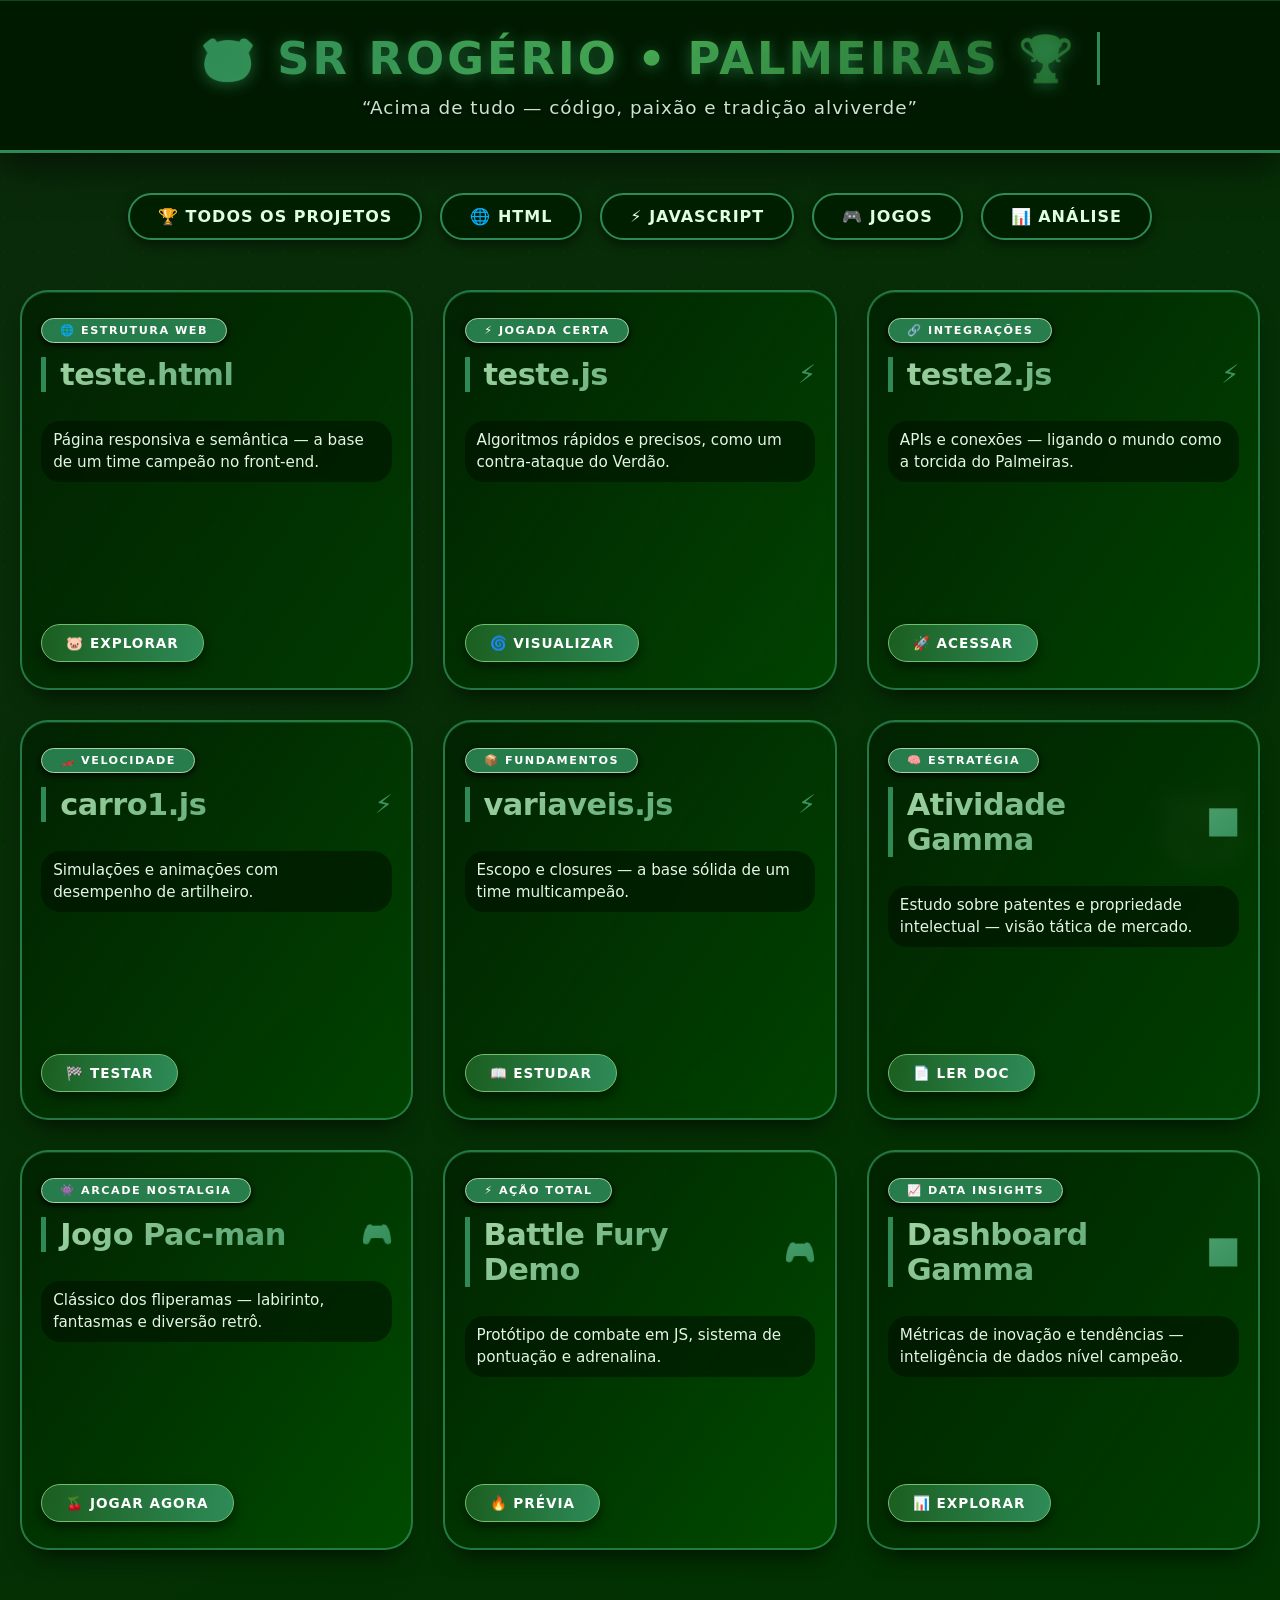
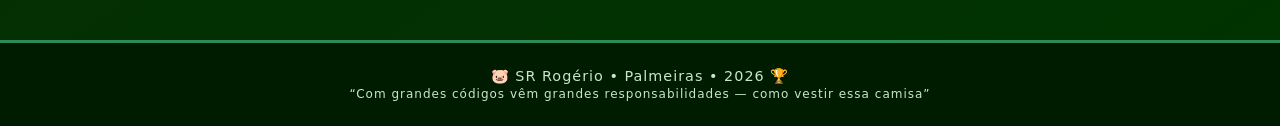
==== index.html @ ae0c47ec "Update index.html" ====
<!DOCTYPE html>
<html lang="pt-br">
<head>
  <meta charset="UTF-8">
  <meta name="viewport" content="width=device-width, initial-scale=1.0, user-scalable=yes">
  <title>🐷 Portfólio | SR Rogério • Palmeiras - Acima de Tudo</title>
  <style>
    * {
      margin: 0;
      padding: 0;
      box-sizing: border-box;
    }

    body {
      font-family: 'Poppins', 'Segoe UI', system-ui, -apple-system, 'Inter', sans-serif;
      /* FUNDO PALMEIRAS - IMAGEM ESTÁVEL DO ALLIANZ PARQUE */
      background: linear-gradient(135deg, rgba(0, 35, 0, 0.85), rgba(0, 65, 0, 0.9)), url('https://i.imgur.com/7XpG3cD.jpeg');
      background-size: cover;
      background-position: center 25%;
      background-attachment: fixed;
      background-repeat: no-repeat;
      min-height: 100vh;
      color: #f5f5f5;
      position: relative;
      overflow-x: hidden;
    }

    /* Fallback gradiente caso imagem não carregue */
    @supports (background: url('')) {
      body {
        background: linear-gradient(145deg, #0a2a0a, #003300);
      }
    }

    /* efeito de gramado sutil */
    body::before {
      content: "";
      position: fixed;
      top: 0;
      left: 0;
      width: 100%;
      height: 100%;
      background-image: radial-gradient(circle at 10% 20%, rgba(0, 255, 0, 0.06) 1px, transparent 1px);
      background-size: 35px 35px;
      pointer-events: none;
      z-index: 0;
    }

    /* overlay do porco */
    body::after {
      content: "🐷";
      position: fixed;
      bottom: 25px;
      right: 25px;
      font-size: 80px;
      opacity: 0.12;
      pointer-events: none;
      z-index: 0;
      transform: rotate(-5deg);
    }

    /* header palmeiras */
    header {
      background: rgba(0, 25, 0, 0.92);
      backdrop-filter: blur(12px);
      border-bottom: 3px solid #2e8b57;
      box-shadow: 0 15px 35px rgba(0, 0, 0, 0.5), inset 0 1px 0 rgba(46, 139, 86, 0.4);
      padding: 2rem 1rem;
      text-align: center;
      width: 100%;
      position: relative;
      z-index: 10;
    }

    header h1 {
      font-size: 2.8rem;
      letter-spacing: 3px;
      font-weight: 800;
      background: linear-gradient(135deg, #2e8b57, #4caf50, #1b5e20);
      background-clip: text;
      -webkit-background-clip: text;
      color: transparent;
      text-shadow: 0 2px 15px rgba(46, 139, 86, 0.6);
      display: inline-block;
      border-right: 3px solid #2e8b57;
      padding-right: 20px;
      padding-left: 20px;
    }

    header p {
      font-size: 1.15rem;
      margin-top: 12px;
      font-weight: 400;
      color: #c8e6c8;
      text-shadow: 0 1px 4px black;
      letter-spacing: 1px;
    }

    /* botões */
    .filtros {
      display: flex;
      justify-content: center;
      gap: 18px;
      margin: 40px 20px 30px;
      flex-wrap: wrap;
      z-index: 15;
      position: relative;
    }

    .filtros button {
      background: rgba(0, 30, 0, 0.88);
      backdrop-filter: blur(8px);
      border: 2px solid #2e8b57;
      padding: 12px 28px;
      font-weight: 800;
      font-size: 1rem;
      border-radius: 60px;
      color: #e0ffe0;
      cursor: pointer;
      transition: all 0.25s ease;
      font-family: inherit;
      letter-spacing: 1px;
      box-shadow: 0 4px 12px rgba(0,0,0,0.5);
    }

    .filtros button:hover {
      background: #2e8b57;
      color: #ffffff;
      border-color: #a5d6a5;
      transform: translateY(-4px);
      box-shadow: 0 10px 22px rgba(46, 139, 86, 0.7);
    }

    /* container grid */
    .container {
      max-width: 1280px;
      margin: 20px auto;
      padding: 20px;
      display: grid;
      grid-template-columns: repeat(auto-fill, minmax(290px, 1fr));
      gap: 30px;
      position: relative;
      z-index: 5;
    }

    /* CARD PALMEIRAS */
    .card {
      background: radial-gradient(ellipse at 30% 20%, rgba(10, 50, 10, 0.94), rgba(0, 25, 0, 0.98));
      backdrop-filter: blur(8px);
      border-radius: 28px;
      border: 2px solid rgba(46, 139, 86, 0.8);
      padding: 1.6rem 1.2rem;
      transition: all 0.4s cubic-bezier(0.2, 0.9, 0.4, 1.1);
      color: #f0fff0;
      box-shadow: 0 15px 25px -12px rgba(0,0,0,0.7), inset 0 1px 0 rgba(46,139,86,0.3);
      position: relative;
      overflow: hidden;
      display: flex;
      flex-direction: column;
      min-height: 400px;
    }

    /* imagens temáticas */
    .card.html {
      background-image: linear-gradient(125deg, rgba(0,30,0,0.7), rgba(0,60,0,0.85)), url('https://images.pexels.com/photos/270360/pexels-photo-270360.jpeg?auto=compress&cs=tinysrgb&w=600');
      background-size: cover;
      background-position: center;
    }
    .card.js {
      background-image: linear-gradient(125deg, rgba(0,30,0,0.7), rgba(0,70,0,0.85)), url('https://images.pexels.com/photos/1181263/pexels-photo-1181263.jpeg?auto=compress&cs=tinysrgb&w=600');
      background-size: cover;
      background-position: center;
    }
    .card.jogo {
      background-image: linear-gradient(125deg, rgba(0,30,0,0.7), rgba(0,80,0,0.85)), url('https://images.pexels.com/photos/442576/pexels-photo-442576.jpeg?auto=compress&cs=tinysrgb&w=600');
      background-size: cover;
      background-position: center;
    }
    .card.analise {
      background-image: linear-gradient(125deg, rgba(0,30,0,0.7), rgba(0,65,0,0.85)), url('https://images.pexels.com/photos/669615/pexels-photo-669615.jpeg?auto=compress&cs=tinysrgb&w=600');
      background-size: cover;
      background-position: center;
    }

    .card::before {
      content: '';
      position: absolute;
      top: -2px;
      left: -2px;
      right: -2px;
      bottom: -2px;
      background: linear-gradient(125deg, #2e8b57, #1b5e20, #4caf50, #2e8b57);
      border-radius: 30px;
      z-index: -2;
      opacity: 0;
      transition: opacity 0.4s ease;
    }

    .card:hover::before {
      opacity: 0.7;
    }

    .card:hover {
      transform: translateY(-12px) scale(1.02);
      box-shadow: 0 25px 35px -10px #2e8b57dd;
      border-color: #6fbf6f;
    }

    .card h3 {
      font-size: 1.9rem;
      font-weight: 800;
      background: linear-gradient(145deg, #a5d6a5, #2e8b57);
      background-clip: text;
      -webkit-background-clip: text;
      color: transparent;
      margin-bottom: 14px;
      letter-spacing: -0.5px;
      display: flex;
      align-items: center;
      gap: 10px;
      border-left: 5px solid #2e8b57;
      padding-left: 14px;
    }

    .card p {
      font-size: 0.95rem;
      line-height: 1.5;
      margin: 15px 0;
      opacity: 0.96;
      font-weight: 400;
      background: rgba(0,20,0,0.65);
      padding: 8px 12px;
      border-radius: 20px;
      backdrop-filter: blur(3px);
    }

    .botao {
      display: inline-flex;
      align-items: center;
      justify-content: center;
      gap: 8px;
      margin-top: auto;
      align-self: flex-start;
      padding: 10px 24px;
      background: linear-gradient(95deg, #1b5e20, #2e8b57);
      border: 1px solid #6fbf6f;
      border-radius: 50px;
      font-weight: 800;
      color: #ffffff;
      text-decoration: none;
      transition: 0.25s;
      font-size: 0.85rem;
      letter-spacing: 1px;
      box-shadow: 0 5px 12px rgba(0,0,0,0.5);
    }

    .botao:hover {
      background: linear-gradient(95deg, #2e7d32, #4caf50);
      transform: scale(1.05);
      box-shadow: 0 0 16px #2e8b57;
      color: #fff;
    }

    .card.html h3::after { content: "🌐"; font-size: 1.6rem; margin-left: auto; opacity: 0.9; }
    .card.js h3::after { content: "⚡"; font-size: 1.6rem; margin-left: auto; }
    .card.jogo h3::after { content: "🎮"; font-size: 1.6rem; margin-left: auto; }
    .card.analise h3::after { content: "📊"; font-size: 1.6rem; margin-left: auto; }

    .card .badge-cat {
      display: inline-block;
      background: #2e8b57dd;
      backdrop-filter: blur(4px);
      border-radius: 50px;
      padding: 5px 18px;
      font-size: 0.7rem;
      text-transform: uppercase;
      font-weight: 800;
      margin-bottom: 14px;
      letter-spacing: 1.5px;
      width: fit-content;
      color: #ffffff;
      border: 0.5px solid #a5d6a5;
      box-shadow: 0 2px 6px black;
    }

    footer {
      margin-top: 70px;
      background: #001a00dd;
      backdrop-filter: blur(16px);
      padding: 25px 20px;
      text-align: center;
      border-top: 3px solid #2e8b57;
      font-weight: 300;
      font-size: 0.9rem;
      color: #c8e6c8;
      z-index: 10;
      position: relative;
      letter-spacing: 1px;
    }

    @media (max-width: 680px) {
      header h1 { font-size: 2rem; }
      .filtros button { padding: 8px 18px; font-size: 0.8rem; }
      .card h3 { font-size: 1.5rem; }
      .container { gap: 20px; padding: 12px; }
      .card { min-height: 370px; }
    }
  </style>
</head>
<body>
  <header>
    <h1>🐷 SR ROGÉRIO • PALMEIRAS 🏆</h1>
    <p>“Acima de tudo — código, paixão e tradição alviverde”</p>
  </header>

  <div class="filtros">
    <button onclick="filtrar('all')">🏆 TODOS OS PROJETOS</button>
    <button onclick="filtrar('html')">🌐 HTML</button>
    <button onclick="filtrar('js')">⚡ JAVASCRIPT</button>
    <button onclick="filtrar('jogo')">🎮 JOGOS</button>
    <button onclick="filtrar('analise')">📊 ANÁLISE</button>
  </div>

  <div class="container">
    <div class="card html">
      <div class="badge-cat">🌐 ESTRUTURA WEB</div>
      <h3>teste.html</h3>
      <p>Página responsiva e semântica — a base de um time campeão no front-end.</p>
      <a href="teste.html" class="botao">🐷 EXPLORAR</a>
    </div>

    <div class="card js">
      <div class="badge-cat">⚡ JOGADA CERTA</div>
      <h3>teste.js</h3>
      <p>Algoritmos rápidos e precisos, como um contra-ataque do Verdão.</p>
      <a href="teste.js" class="botao">🌀 VISUALIZAR</a>
    </div>

    <div class="card js">
      <div class="badge-cat">🔗 INTEGRAÇÕES</div>
      <h3>teste2.js</h3>
      <p>APIs e conexões — ligando o mundo como a torcida do Palmeiras.</p>
      <a href="teste2.js" class="botao">🚀 ACESSAR</a>
    </div>

    <div class="card js">
      <div class="badge-cat">🏎️ VELOCIDADE</div>
      <h3>carro1.js</h3>
      <p>Simulações e animações com desempenho de artilheiro.</p>
      <a href="carro1.js" class="botao">🏁 TESTAR</a>
    </div>

    <div class="card js">
      <div class="badge-cat">📦 FUNDAMENTOS</div>
      <h3>variaveis.js</h3>
      <p>Escopo e closures — a base sólida de um time multicampeão.</p>
      <a href="variaveis.js" class="botao">📖 ESTUDAR</a>
    </div>

    <div class="card analise">
      <div class="badge-cat">🧠 ESTRATÉGIA</div>
      <h3>Atividade Gamma</h3>
      <p>Estudo sobre patentes e propriedade intelectual — visão tática de mercado.</p>
      <a href="https://gamma.app/docs/Propriedade-Industrial-Patentes-Marcas-e-Desenhos-Industriais-g6n4s4r31ysqz4i" class="botao" target="_blank">📄 LER DOC</a>
    </div>

    <div class="card jogo">
      <div class="badge-cat">👾 ARCADE NOSTALGIA</div>
      <h3>Jogo Pac-man</h3>
      <p>Clássico dos fliperamas — labirinto, fantasmas e diversão retrô.</p>
      <a href="file:///C:/pacman/.html" class="botao">🍒 JOGAR AGORA</a>
    </div>

    <div class="card jogo">
      <div class="badge-cat">⚡ AÇÃO TOTAL</div>
      <h3>Battle Fury Demo</h3>
      <p>Protótipo de combate em JS, sistema de pontuação e adrenalina.</p>
      <a href="#" class="botao" onclick="alert('🎮 Demo em desenvolvimento — Em breve mais ação!'); return false;">🔥 PRÉVIA</a>
    </div>

    <div class="card analise">
      <div class="badge-cat">📈 DATA INSIGHTS</div>
      <h3>Dashboard Gamma</h3>
      <p>Métricas de inovação e tendências — inteligência de dados nível campeão.</p>
      <a href="https://gamma.app/docs/Propriedade-Industrial-Patentes-Marcas-e-Desenhos-Industriais-g6n4s4r31ysqz4i" class="botao" target="_blank">📊 EXPLORAR</a>
    </div>
  </div>

  <footer>
    <span>🐷 SR Rogério • Palmeiras • 2026 🏆</span><br>
    <span style="font-size: 0.75rem;">“Com grandes códigos vêm grandes responsabilidades — como vestir essa camisa”</span>
  </footer>

  <script>
    // Função de filtro
    function filtrar(categoria) {
      const cards = document.querySelectorAll('.card');
      let hasVisible = false;
      
      cards.forEach(card => {
        let match = false;
        if (categoria === 'all') {
          match = true;
        } else {
          if (card.classList.contains(categoria)) {
            match = true;
          }
        }
        
        if (match) {
          card.style.display = 'flex';
          card.style.opacity = '1';
          hasVisible = true;
        } else {
          card.style.display = 'none';
        }
      });

      if (!hasVisible && categoria !== 'all') {
        const container = document.querySelector('.container');
        let warnMsg = document.getElementById('filter-warning');
        if (!warnMsg) {
          warnMsg = document.createElement('div');
          warnMsg.id = 'filter-warning';
          warnMsg.style.textAlign = 'center';
          warnMsg.style.gridColumn = '1/-1';
          warnMsg.style.padding = '2rem';
          warnMsg.style.background = 'rgba(0,30,0,0.9)';
          warnMsg.style.borderRadius = '50px';
          warnMsg.style.backdropFilter = 'blur(12px)';
          warnMsg.style.border = '2px solid #2e8b57';
          warnMsg.style.color = '#c8ffc8';
          warnMsg.style.fontWeight = 'bold';
          warnMsg.innerHTML = '🐷 Nenhum projeto nessa categoria, torcedor! Tente outro filtro. 🏆';
          container.appendChild(warnMsg);
          setTimeout(() => {
            if(warnMsg && warnMsg.parentNode) warnMsg.remove();
          }, 2200);
        } else {
          warnMsg.style.display = 'flex';
          setTimeout(() => {
            if(warnMsg) warnMsg.style.display = 'none';
          }, 1800);
        }
      } else {
        const warnMsg = document.getElementById('filter-warning');
        if(warnMsg && warnMsg.parentNode) warnMsg.remove();
      }
    }

    // Inicialização
    document.addEventListener('DOMContentLoaded', () => {
      filtrar('all');

      // Link Pac-Man local
      const pacmanLink = document.querySelector('.jogo a[href*="C:/pacman"]');
      if (pacmanLink) {
        pacmanLink.addEventListener('click', (e) => {
          e.preventDefault();
          const confirmLoad = confirm("🐷 O jogo Pac-Man está disponível localmente? Clique em OK para abrir (C:/pacman/.html).");
          if (confirmLoad) {
            window.location.href = pacmanLink.getAttribute('href');
          } else {
            alert("Dica: verifique o arquivo em C:/pacman/.html ou explore outros projetos!");
          }
        });
      }

      // Efeito dinâmico nos cards
      const cards = document.querySelectorAll('.card');
      cards.forEach(card => {
        card.addEventListener('mousemove', (e) => {
          const rect = card.getBoundingClientRect();
          const x = e.clientX - rect.left;
          const y = e.clientY - rect.top;
          card.style.setProperty('--x-pos', `${x}px`);
          card.style.setProperty('--y-pos', `${y}px`);
        });
      });

      // Tooltips para links locais
      const localLinks = document.querySelectorAll('a[href^="file://"]');
      localLinks.forEach(link => {
        link.setAttribute('title', '🐷 Arquivo local — verifique o caminho');
      });
    });
  </script>
</body>
</html>
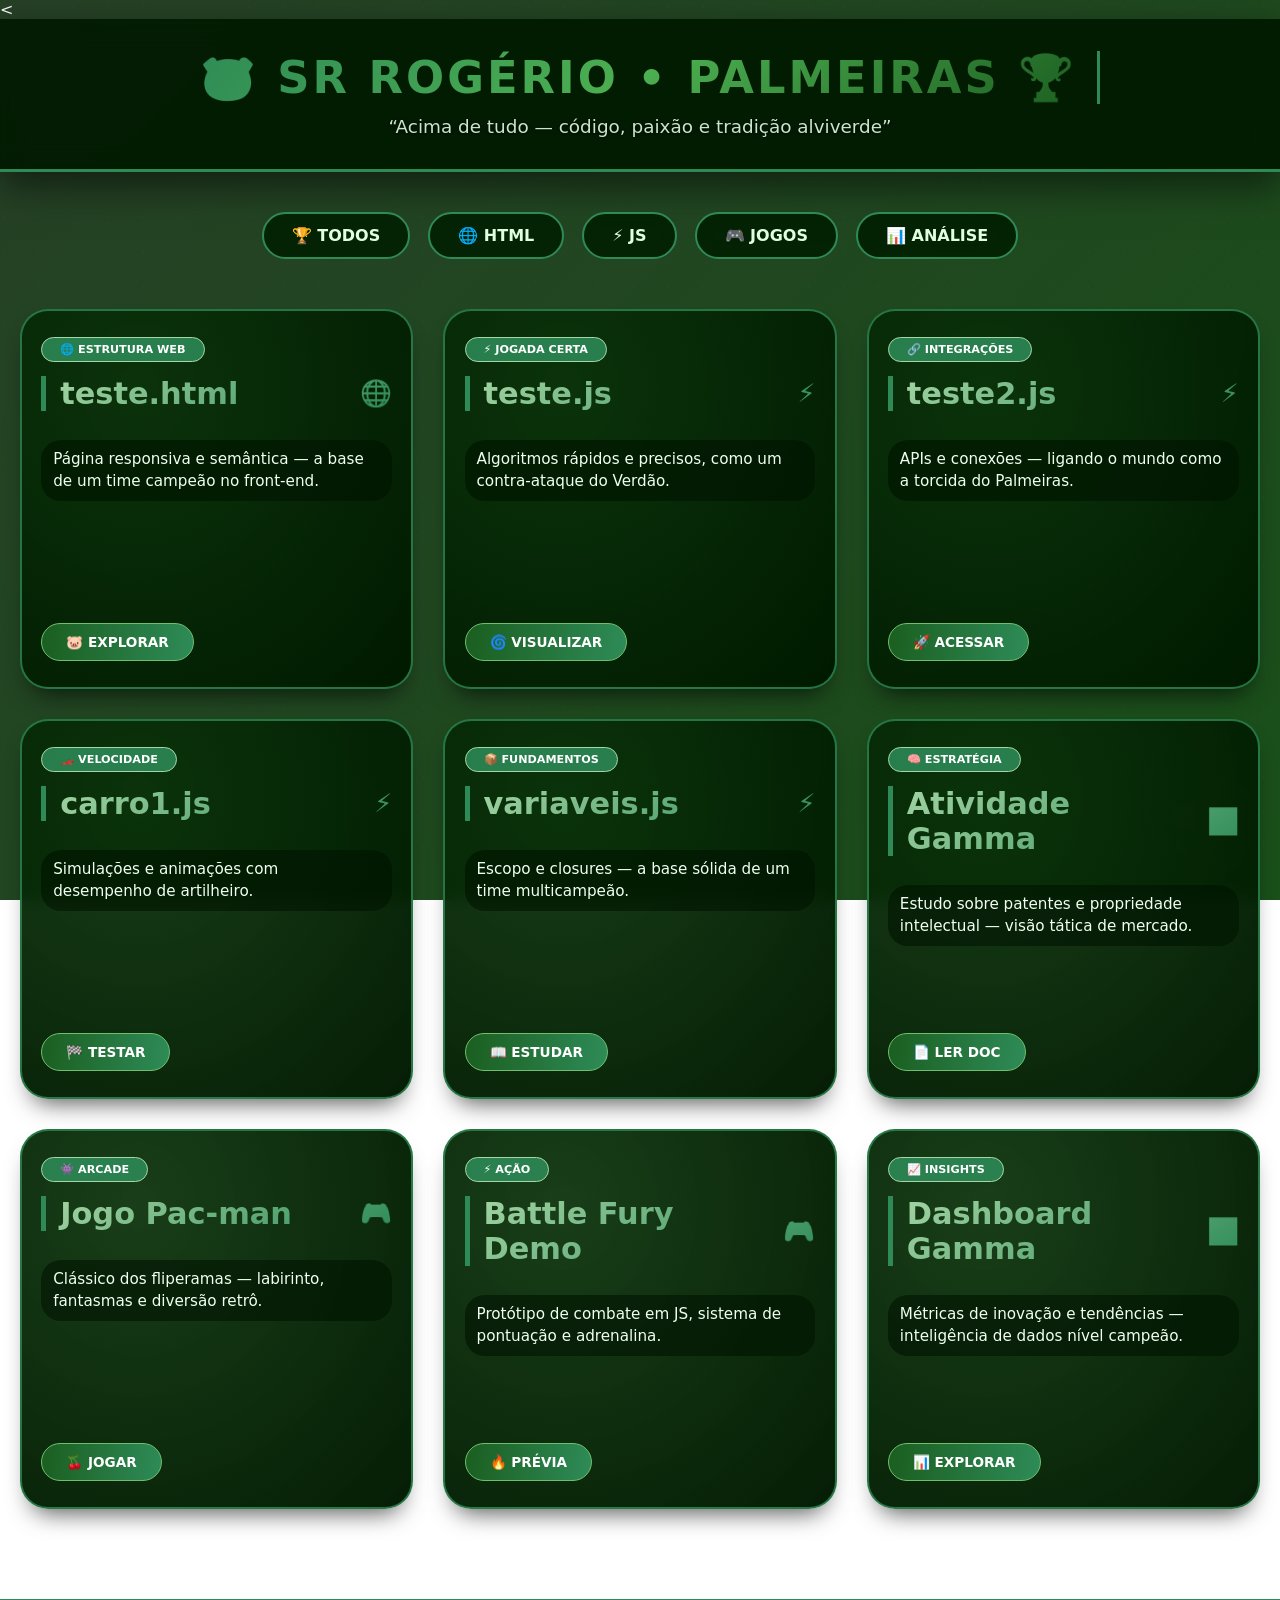
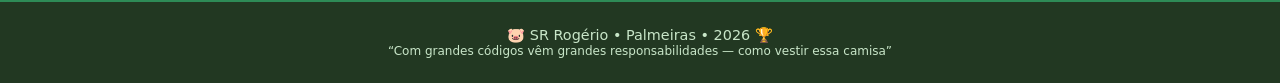
==== commit 266d1231: "Update index.html" ====
--- a/index.html
+++ b/index.html
@@ -1,9 +1,9 @@
-<!DOCTYPE html>
+<<!DOCTYPE html>
 <html lang="pt-br">
 <head>
   <meta charset="UTF-8">
   <meta name="viewport" content="width=device-width, initial-scale=1.0, user-scalable=yes">
-  <title>🐷 Portfólio | SR Rogério • Palmeiras - Acima de Tudo</title>
+  <title>🐷 Portfólio | SR Rogério • Palmeiras</title>
   <style>
     * {
       margin: 0;
@@ -13,23 +13,15 @@
 
     body {
       font-family: 'Poppins', 'Segoe UI', system-ui, -apple-system, 'Inter', sans-serif;
-      /* FUNDO PALMEIRAS - IMAGEM ESTÁVEL DO ALLIANZ PARQUE */
-      background: linear-gradient(135deg, rgba(0, 35, 0, 0.85), rgba(0, 65, 0, 0.9)), url('https://i.imgur.com/7XpG3cD.jpeg');
+      background: linear-gradient(135deg, rgba(0, 30, 0, 0.85), rgba(0, 60, 0, 0.9)), url('https://i.imgur.com/7XpG3cD.jpeg');
       background-size: cover;
-      background-position: center 25%;
+      background-position: center;
       background-attachment: fixed;
       background-repeat: no-repeat;
       min-height: 100vh;
       color: #f5f5f5;
       position: relative;
       overflow-x: hidden;
-    }
-
-    /* Fallback gradiente caso imagem não carregue */
-    @supports (background: url('')) {
-      body {
-        background: linear-gradient(145deg, #0a2a0a, #003300);
-      }
     }
 
     /* efeito de gramado sutil */
@@ -40,7 +32,7 @@
       left: 0;
       width: 100%;
       height: 100%;
-      background-image: radial-gradient(circle at 10% 20%, rgba(0, 255, 0, 0.06) 1px, transparent 1px);
+      background-image: radial-gradient(circle at 10% 20%, rgba(0, 255, 0, 0.05) 1px, transparent 1px);
       background-size: 35px 35px;
       pointer-events: none;
       z-index: 0;
@@ -53,18 +45,18 @@
       bottom: 25px;
       right: 25px;
       font-size: 80px;
-      opacity: 0.12;
+      opacity: 0.1;
       pointer-events: none;
       z-index: 0;
       transform: rotate(-5deg);
     }
 
-    /* header palmeiras */
+    /* header */
     header {
       background: rgba(0, 25, 0, 0.92);
       backdrop-filter: blur(12px);
       border-bottom: 3px solid #2e8b57;
-      box-shadow: 0 15px 35px rgba(0, 0, 0, 0.5), inset 0 1px 0 rgba(46, 139, 86, 0.4);
+      box-shadow: 0 15px 35px rgba(0, 0, 0, 0.5);
       padding: 2rem 1rem;
       text-align: center;
       width: 100%;
@@ -80,7 +72,6 @@
       background-clip: text;
       -webkit-background-clip: text;
       color: transparent;
-      text-shadow: 0 2px 15px rgba(46, 139, 86, 0.6);
       display: inline-block;
       border-right: 3px solid #2e8b57;
       padding-right: 20px;
@@ -93,10 +84,9 @@
       font-weight: 400;
       color: #c8e6c8;
       text-shadow: 0 1px 4px black;
-      letter-spacing: 1px;
-    }
-
-    /* botões */
+    }
+
+    /* botões filtro */
     .filtros {
       display: flex;
       justify-content: center;
@@ -119,19 +109,16 @@
       cursor: pointer;
       transition: all 0.25s ease;
       font-family: inherit;
-      letter-spacing: 1px;
-      box-shadow: 0 4px 12px rgba(0,0,0,0.5);
     }
 
     .filtros button:hover {
       background: #2e8b57;
       color: #ffffff;
-      border-color: #a5d6a5;
       transform: translateY(-4px);
       box-shadow: 0 10px 22px rgba(46, 139, 86, 0.7);
     }
 
-    /* container grid */
+    /* container */
     .container {
       max-width: 1280px;
       margin: 20px auto;
@@ -143,7 +130,7 @@
       z-index: 5;
     }
 
-    /* CARD PALMEIRAS */
+    /* cards */
     .card {
       background: radial-gradient(ellipse at 30% 20%, rgba(10, 50, 10, 0.94), rgba(0, 25, 0, 0.98));
       backdrop-filter: blur(8px);
@@ -152,34 +139,12 @@
       padding: 1.6rem 1.2rem;
       transition: all 0.4s cubic-bezier(0.2, 0.9, 0.4, 1.1);
       color: #f0fff0;
-      box-shadow: 0 15px 25px -12px rgba(0,0,0,0.7), inset 0 1px 0 rgba(46,139,86,0.3);
+      box-shadow: 0 15px 25px -12px rgba(0,0,0,0.7);
       position: relative;
       overflow: hidden;
       display: flex;
       flex-direction: column;
-      min-height: 400px;
-    }
-
-    /* imagens temáticas */
-    .card.html {
-      background-image: linear-gradient(125deg, rgba(0,30,0,0.7), rgba(0,60,0,0.85)), url('https://images.pexels.com/photos/270360/pexels-photo-270360.jpeg?auto=compress&cs=tinysrgb&w=600');
-      background-size: cover;
-      background-position: center;
-    }
-    .card.js {
-      background-image: linear-gradient(125deg, rgba(0,30,0,0.7), rgba(0,70,0,0.85)), url('https://images.pexels.com/photos/1181263/pexels-photo-1181263.jpeg?auto=compress&cs=tinysrgb&w=600');
-      background-size: cover;
-      background-position: center;
-    }
-    .card.jogo {
-      background-image: linear-gradient(125deg, rgba(0,30,0,0.7), rgba(0,80,0,0.85)), url('https://images.pexels.com/photos/442576/pexels-photo-442576.jpeg?auto=compress&cs=tinysrgb&w=600');
-      background-size: cover;
-      background-position: center;
-    }
-    .card.analise {
-      background-image: linear-gradient(125deg, rgba(0,30,0,0.7), rgba(0,65,0,0.85)), url('https://images.pexels.com/photos/669615/pexels-photo-669615.jpeg?auto=compress&cs=tinysrgb&w=600');
-      background-size: cover;
-      background-position: center;
+      min-height: 380px;
     }
 
     .card::before {
@@ -197,7 +162,7 @@
     }
 
     .card:hover::before {
-      opacity: 0.7;
+      opacity: 0.6;
     }
 
     .card:hover {
@@ -214,7 +179,6 @@
       -webkit-background-clip: text;
       color: transparent;
       margin-bottom: 14px;
-      letter-spacing: -0.5px;
       display: flex;
       align-items: center;
       gap: 10px;
@@ -226,12 +190,9 @@
       font-size: 0.95rem;
       line-height: 1.5;
       margin: 15px 0;
-      opacity: 0.96;
-      font-weight: 400;
       background: rgba(0,20,0,0.65);
       padding: 8px 12px;
       border-radius: 20px;
-      backdrop-filter: blur(3px);
     }
 
     .botao {
@@ -250,18 +211,15 @@
       text-decoration: none;
       transition: 0.25s;
       font-size: 0.85rem;
-      letter-spacing: 1px;
-      box-shadow: 0 5px 12px rgba(0,0,0,0.5);
     }
 
     .botao:hover {
       background: linear-gradient(95deg, #2e7d32, #4caf50);
       transform: scale(1.05);
       box-shadow: 0 0 16px #2e8b57;
-      color: #fff;
-    }
-
-    .card.html h3::after { content: "🌐"; font-size: 1.6rem; margin-left: auto; opacity: 0.9; }
+    }
+
+    .card.html h3::after { content: "🌐"; font-size: 1.6rem; margin-left: auto; }
     .card.js h3::after { content: "⚡"; font-size: 1.6rem; margin-left: auto; }
     .card.jogo h3::after { content: "🎮"; font-size: 1.6rem; margin-left: auto; }
     .card.analise h3::after { content: "📊"; font-size: 1.6rem; margin-left: auto; }
@@ -269,18 +227,15 @@
     .card .badge-cat {
       display: inline-block;
       background: #2e8b57dd;
-      backdrop-filter: blur(4px);
       border-radius: 50px;
       padding: 5px 18px;
       font-size: 0.7rem;
       text-transform: uppercase;
       font-weight: 800;
       margin-bottom: 14px;
-      letter-spacing: 1.5px;
       width: fit-content;
       color: #ffffff;
       border: 0.5px solid #a5d6a5;
-      box-shadow: 0 2px 6px black;
     }
 
     footer {
@@ -290,20 +245,17 @@
       padding: 25px 20px;
       text-align: center;
       border-top: 3px solid #2e8b57;
-      font-weight: 300;
       font-size: 0.9rem;
       color: #c8e6c8;
+      position: relative;
       z-index: 10;
-      position: relative;
-      letter-spacing: 1px;
     }
 
     @media (max-width: 680px) {
       header h1 { font-size: 2rem; }
       .filtros button { padding: 8px 18px; font-size: 0.8rem; }
       .card h3 { font-size: 1.5rem; }
-      .container { gap: 20px; padding: 12px; }
-      .card { min-height: 370px; }
+      .card { min-height: 360px; }
     }
   </style>
 </head>
@@ -314,9 +266,9 @@
   </header>
 
   <div class="filtros">
-    <button onclick="filtrar('all')">🏆 TODOS OS PROJETOS</button>
+    <button onclick="filtrar('all')">🏆 TODOS</button>
     <button onclick="filtrar('html')">🌐 HTML</button>
-    <button onclick="filtrar('js')">⚡ JAVASCRIPT</button>
+    <button onclick="filtrar('js')">⚡ JS</button>
     <button onclick="filtrar('jogo')">🎮 JOGOS</button>
     <button onclick="filtrar('analise')">📊 ANÁLISE</button>
   </div>
@@ -365,21 +317,21 @@
     </div>
 
     <div class="card jogo">
-      <div class="badge-cat">👾 ARCADE NOSTALGIA</div>
+      <div class="badge-cat">👾 ARCADE</div>
       <h3>Jogo Pac-man</h3>
       <p>Clássico dos fliperamas — labirinto, fantasmas e diversão retrô.</p>
-      <a href="file:///C:/pacman/.html" class="botao">🍒 JOGAR AGORA</a>
+      <a href="file:///C:/pacman/.html" class="botao">🍒 JOGAR</a>
     </div>
 
     <div class="card jogo">
-      <div class="badge-cat">⚡ AÇÃO TOTAL</div>
+      <div class="badge-cat">⚡ AÇÃO</div>
       <h3>Battle Fury Demo</h3>
       <p>Protótipo de combate em JS, sistema de pontuação e adrenalina.</p>
-      <a href="#" class="botao" onclick="alert('🎮 Demo em desenvolvimento — Em breve mais ação!'); return false;">🔥 PRÉVIA</a>
+      <a href="#" class="botao" onclick="alert('🎮 Demo em desenvolvimento!'); return false;">🔥 PRÉVIA</a>
     </div>
 
     <div class="card analise">
-      <div class="badge-cat">📈 DATA INSIGHTS</div>
+      <div class="badge-cat">📈 INSIGHTS</div>
       <h3>Dashboard Gamma</h3>
       <p>Métricas de inovação e tendências — inteligência de dados nível campeão.</p>
       <a href="https://gamma.app/docs/Propriedade-Industrial-Patentes-Marcas-e-Desenhos-Industriais-g6n4s4r31ysqz4i" class="botao" target="_blank">📊 EXPLORAR</a>
@@ -392,7 +344,6 @@
   </footer>
 
   <script>
-    // Função de filtro
     function filtrar(categoria) {
       const cards = document.querySelectorAll('.card');
       let hasVisible = false;
@@ -409,7 +360,6 @@
         
         if (match) {
           card.style.display = 'flex';
-          card.style.opacity = '1';
           hasVisible = true;
         } else {
           card.style.display = 'none';
@@ -427,20 +377,13 @@
           warnMsg.style.padding = '2rem';
           warnMsg.style.background = 'rgba(0,30,0,0.9)';
           warnMsg.style.borderRadius = '50px';
-          warnMsg.style.backdropFilter = 'blur(12px)';
           warnMsg.style.border = '2px solid #2e8b57';
           warnMsg.style.color = '#c8ffc8';
-          warnMsg.style.fontWeight = 'bold';
-          warnMsg.innerHTML = '🐷 Nenhum projeto nessa categoria, torcedor! Tente outro filtro. 🏆';
+          warnMsg.innerHTML = '🐷 Nenhum projeto nessa categoria! 🏆';
           container.appendChild(warnMsg);
           setTimeout(() => {
             if(warnMsg && warnMsg.parentNode) warnMsg.remove();
-          }, 2200);
-        } else {
-          warnMsg.style.display = 'flex';
-          setTimeout(() => {
-            if(warnMsg) warnMsg.style.display = 'none';
-          }, 1800);
+          }, 2000);
         }
       } else {
         const warnMsg = document.getElementById('filter-warning');
@@ -448,41 +391,19 @@
       }
     }
 
-    // Inicialização
     document.addEventListener('DOMContentLoaded', () => {
       filtrar('all');
 
-      // Link Pac-Man local
       const pacmanLink = document.querySelector('.jogo a[href*="C:/pacman"]');
       if (pacmanLink) {
         pacmanLink.addEventListener('click', (e) => {
           e.preventDefault();
-          const confirmLoad = confirm("🐷 O jogo Pac-Man está disponível localmente? Clique em OK para abrir (C:/pacman/.html).");
+          const confirmLoad = confirm("🐷 O jogo Pac-Man está disponível localmente?");
           if (confirmLoad) {
             window.location.href = pacmanLink.getAttribute('href');
-          } else {
-            alert("Dica: verifique o arquivo em C:/pacman/.html ou explore outros projetos!");
           }
         });
       }
-
-      // Efeito dinâmico nos cards
-      const cards = document.querySelectorAll('.card');
-      cards.forEach(card => {
-        card.addEventListener('mousemove', (e) => {
-          const rect = card.getBoundingClientRect();
-          const x = e.clientX - rect.left;
-          const y = e.clientY - rect.top;
-          card.style.setProperty('--x-pos', `${x}px`);
-          card.style.setProperty('--y-pos', `${y}px`);
-        });
-      });
-
-      // Tooltips para links locais
-      const localLinks = document.querySelectorAll('a[href^="file://"]');
-      localLinks.forEach(link => {
-        link.setAttribute('title', '🐷 Arquivo local — verifique o caminho');
-      });
     });
   </script>
 </body>
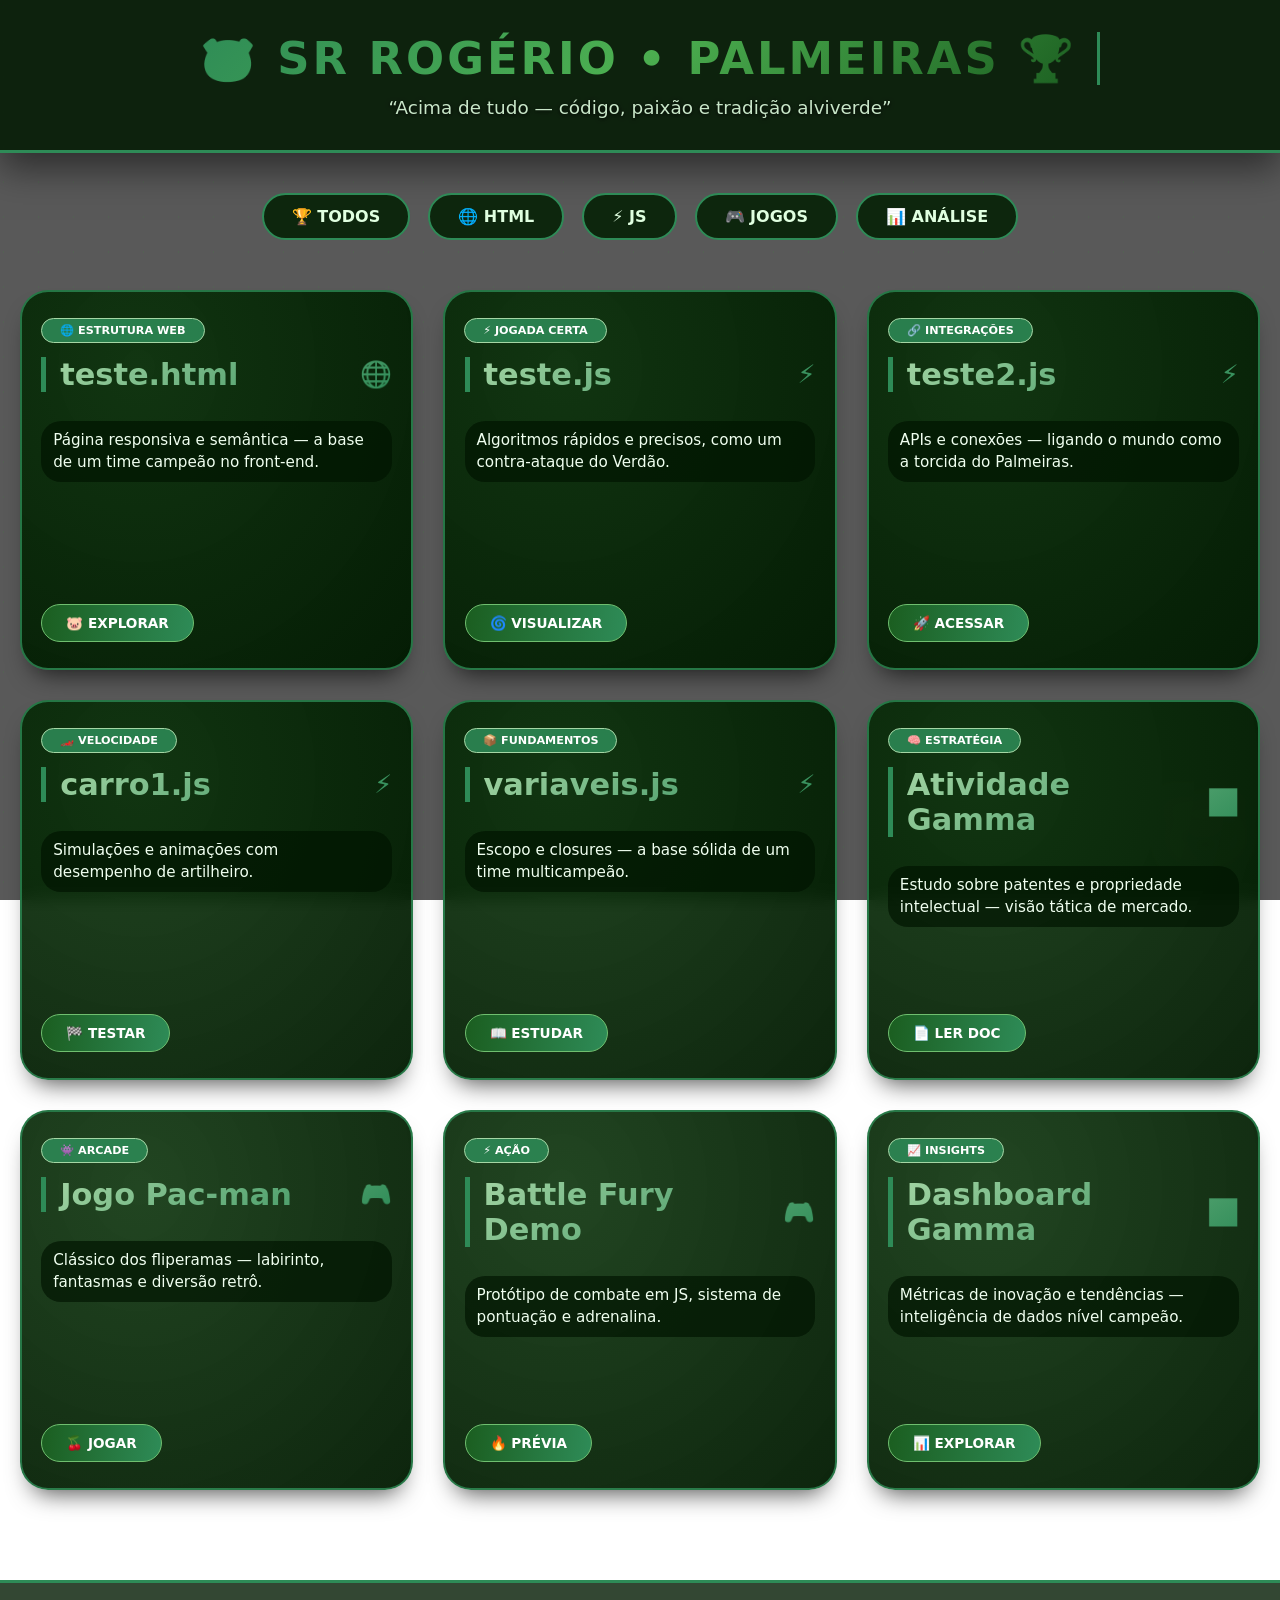
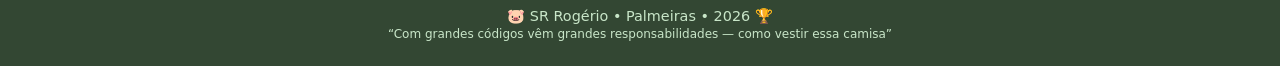
==== commit 117050d0: "Update index.html" ====
--- a/index.html
+++ b/index.html
@@ -1,4 +1,4 @@
-<<!DOCTYPE html>
+<!DOCTYPE html>
 <html lang="pt-br">
 <head>
   <meta charset="UTF-8">
@@ -13,7 +13,8 @@
 
     body {
       font-family: 'Poppins', 'Segoe UI', system-ui, -apple-system, 'Inter', sans-serif;
-      background: linear-gradient(135deg, rgba(0, 30, 0, 0.85), rgba(0, 60, 0, 0.9)), url('https://i.imgur.com/7XpG3cD.jpeg');
+      /* IMAGEM DE FUNDO DO PALMEIRAS - ALLIANZ PARQUE */
+      background: url('https://i.imgur.com/7XpG3cD.jpeg');
       background-size: cover;
       background-position: center;
       background-attachment: fixed;
@@ -24,8 +25,21 @@
       overflow-x: hidden;
     }
 
+    /* overlay escuro para contraste do texto */
+    body::before {
+      content: "";
+      position: fixed;
+      top: 0;
+      left: 0;
+      width: 100%;
+      height: 100%;
+      background: rgba(0, 0, 0, 0.65);
+      pointer-events: none;
+      z-index: 0;
+    }
+
     /* efeito de gramado sutil */
-    body::before {
+    body::after {
       content: "";
       position: fixed;
       top: 0;
@@ -39,13 +53,12 @@
     }
 
     /* overlay do porco */
-    body::after {
-      content: "🐷";
+    .porco-overlay {
       position: fixed;
       bottom: 25px;
       right: 25px;
       font-size: 80px;
-      opacity: 0.1;
+      opacity: 0.15;
       pointer-events: none;
       z-index: 0;
       transform: rotate(-5deg);
@@ -53,7 +66,7 @@
 
     /* header */
     header {
-      background: rgba(0, 25, 0, 0.92);
+      background: rgba(0, 25, 0, 0.85);
       backdrop-filter: blur(12px);
       border-bottom: 3px solid #2e8b57;
       box-shadow: 0 15px 35px rgba(0, 0, 0, 0.5);
@@ -98,7 +111,7 @@
     }
 
     .filtros button {
-      background: rgba(0, 30, 0, 0.88);
+      background: rgba(0, 30, 0, 0.85);
       backdrop-filter: blur(8px);
       border: 2px solid #2e8b57;
       padding: 12px 28px;
@@ -132,7 +145,7 @@
 
     /* cards */
     .card {
-      background: radial-gradient(ellipse at 30% 20%, rgba(10, 50, 10, 0.94), rgba(0, 25, 0, 0.98));
+      background: radial-gradient(ellipse at 30% 20%, rgba(10, 50, 10, 0.9), rgba(0, 25, 0, 0.95));
       backdrop-filter: blur(8px);
       border-radius: 28px;
       border: 2px solid rgba(46, 139, 86, 0.8);
@@ -190,7 +203,7 @@
       font-size: 0.95rem;
       line-height: 1.5;
       margin: 15px 0;
-      background: rgba(0,20,0,0.65);
+      background: rgba(0,20,0,0.7);
       padding: 8px 12px;
       border-radius: 20px;
     }
@@ -240,7 +253,7 @@
 
     footer {
       margin-top: 70px;
-      background: #001a00dd;
+      background: #001a00cc;
       backdrop-filter: blur(16px);
       padding: 25px 20px;
       text-align: center;
@@ -260,6 +273,8 @@
   </style>
 </head>
 <body>
+  <div class="porco-overlay">🐷</div>
+
   <header>
     <h1>🐷 SR ROGÉRIO • PALMEIRAS 🏆</h1>
     <p>“Acima de tudo — código, paixão e tradição alviverde”</p>
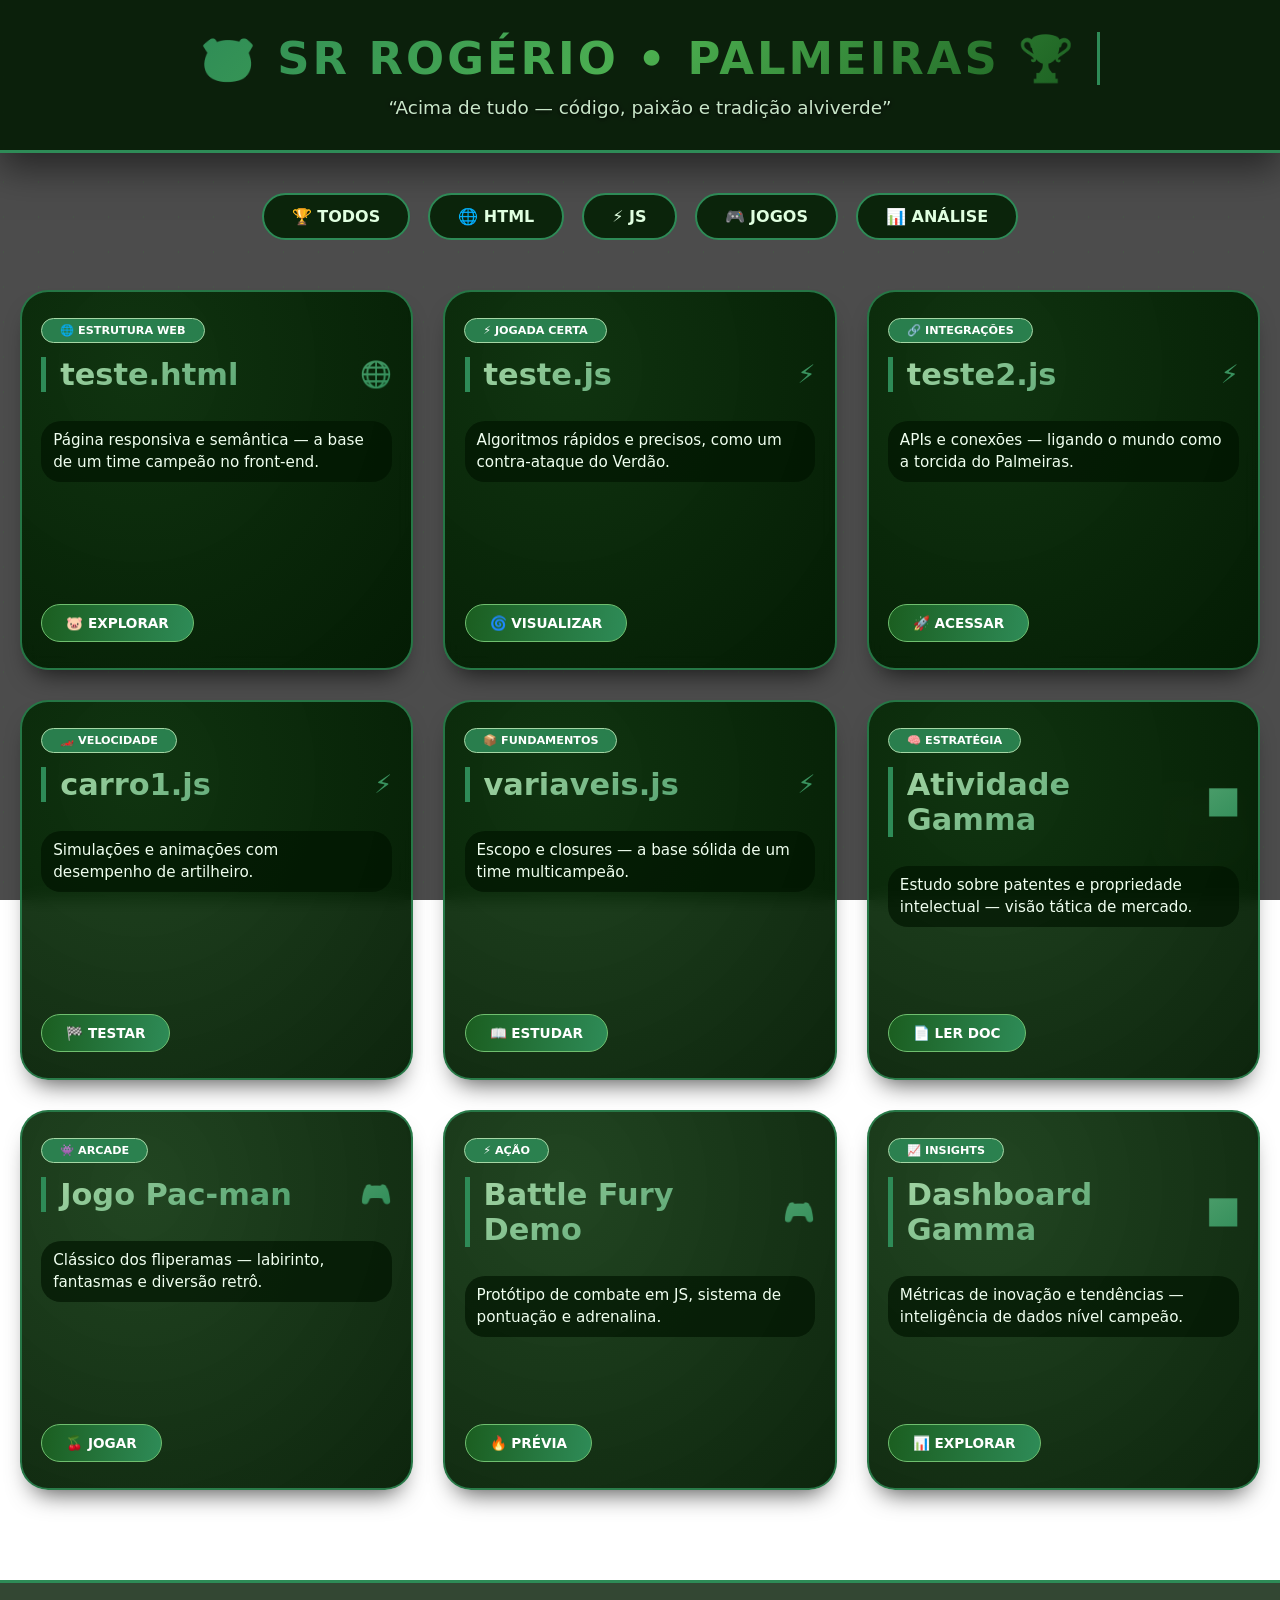
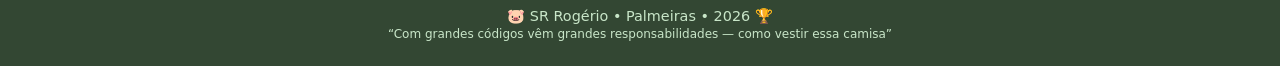
==== commit 6e2b0bf8: "Update index.html" ====
--- a/index.html
+++ b/index.html
@@ -33,7 +33,7 @@
       left: 0;
       width: 100%;
       height: 100%;
-      background: rgba(0, 0, 0, 0.65);
+      background: rgba(0, 0, 0, 0.7);
       pointer-events: none;
       z-index: 0;
     }
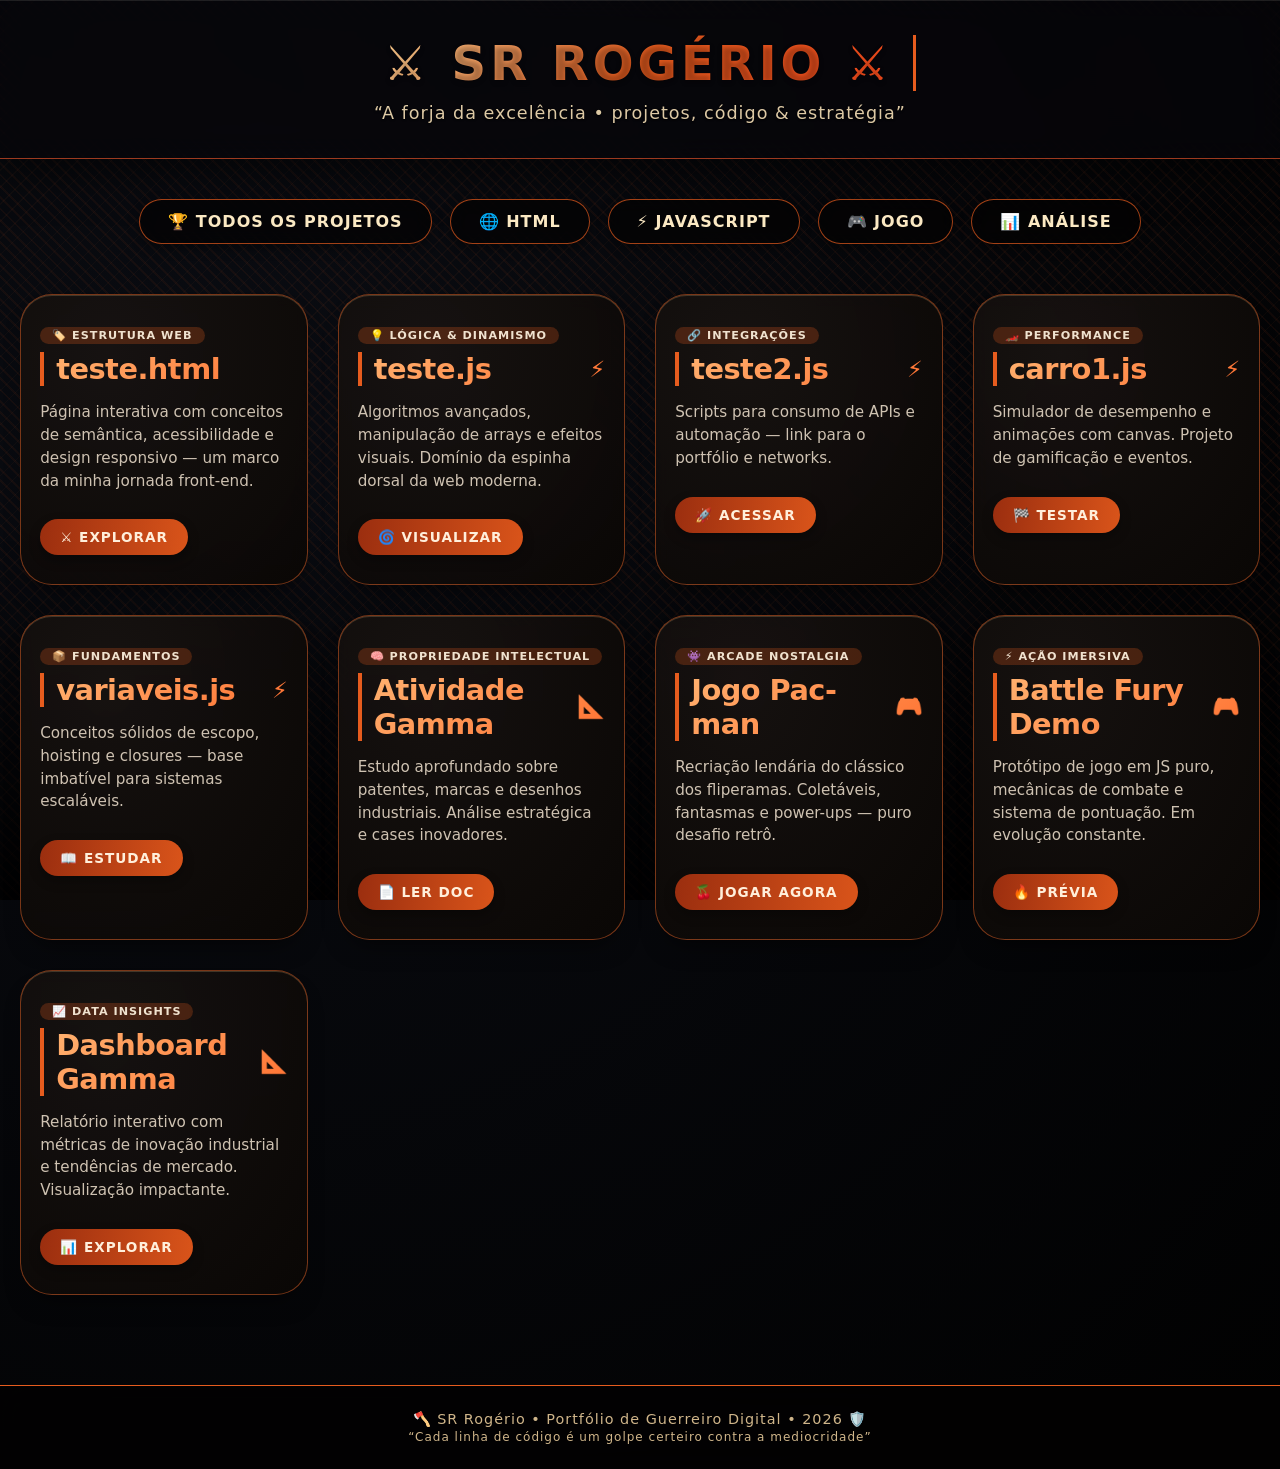
==== commit 9da11e3c: "Update index.html" ====
--- a/index.html
+++ b/index.html
@@ -3,7 +3,7 @@
 <head>
   <meta charset="UTF-8">
   <meta name="viewport" content="width=device-width, initial-scale=1.0, user-scalable=yes">
-  <title>🐷 Portfólio | SR Rogério • Palmeiras</title>
+  <title>⚔️ Portfólio | SR Rogério • A Jornada do Guerreiro</title>
   <style>
     * {
       margin: 0;
@@ -12,20 +12,15 @@
     }
 
     body {
-      font-family: 'Poppins', 'Segoe UI', system-ui, -apple-system, 'Inter', sans-serif;
-      /* IMAGEM DE FUNDO DO PALMEIRAS - ALLIANZ PARQUE */
-      background: url('https://i.imgur.com/7XpG3cD.jpeg');
-      background-size: cover;
-      background-position: center;
-      background-attachment: fixed;
-      background-repeat: no-repeat;
+      font-family: 'Poppins', 'Segoe UI', 'Cinema', system-ui, -apple-system, 'Inter', sans-serif;
+      background: radial-gradient(circle at 20% 30%, #0a0c12, #010101);
       min-height: 100vh;
-      color: #f5f5f5;
+      color: #ece8e1;
       position: relative;
       overflow-x: hidden;
     }
 
-    /* overlay escuro para contraste do texto */
+    /* efeito cinza épico com runas sutis */
     body::before {
       content: "";
       position: fixed;
@@ -33,44 +28,32 @@
       left: 0;
       width: 100%;
       height: 100%;
-      background: rgba(0, 0, 0, 0.7);
+      background-image: repeating-linear-gradient(45deg, rgba(180, 70, 30, 0.08) 0px, rgba(180, 70, 30, 0.08) 2px, transparent 2px, transparent 8px),
+                        repeating-linear-gradient(135deg, rgba(200, 100, 40, 0.05) 0px, rgba(200, 100, 40, 0.05) 1px, transparent 1px, transparent 12px);
       pointer-events: none;
       z-index: 0;
     }
 
-    /* efeito de gramado sutil */
+    /* overlay de fogo e fumaça */
     body::after {
       content: "";
       position: fixed;
-      top: 0;
+      bottom: 0;
       left: 0;
       width: 100%;
-      height: 100%;
-      background-image: radial-gradient(circle at 10% 20%, rgba(0, 255, 0, 0.05) 1px, transparent 1px);
-      background-size: 35px 35px;
+      height: 40%;
+      background: linear-gradient(0deg, rgba(0,0,0,0.8) 0%, rgba(0,0,0,0) 100%);
       pointer-events: none;
       z-index: 0;
     }
 
-    /* overlay do porco */
-    .porco-overlay {
-      position: fixed;
-      bottom: 25px;
-      right: 25px;
-      font-size: 80px;
-      opacity: 0.15;
-      pointer-events: none;
-      z-index: 0;
-      transform: rotate(-5deg);
-    }
-
-    /* header */
+    /* header moderno com brilho e borda de guerra */
     header {
-      background: rgba(0, 25, 0, 0.85);
+      background: rgba(5, 5, 10, 0.65);
       backdrop-filter: blur(12px);
-      border-bottom: 3px solid #2e8b57;
-      box-shadow: 0 15px 35px rgba(0, 0, 0, 0.5);
-      padding: 2rem 1rem;
+      border-bottom: 1px solid rgba(220, 80, 40, 0.7);
+      box-shadow: 0 15px 35px rgba(0, 0, 0, 0.5), inset 0 1px 0 rgba(255,255,240,0.1);
+      padding: 2.2rem 1rem;
       text-align: center;
       width: 100%;
       position: relative;
@@ -78,28 +61,30 @@
     }
 
     header h1 {
-      font-size: 2.8rem;
-      letter-spacing: 3px;
+      font-size: 3rem;
+      letter-spacing: 4px;
       font-weight: 800;
-      background: linear-gradient(135deg, #2e8b57, #4caf50, #1b5e20);
+      background: linear-gradient(135deg, #FFD89A, #E65C1E, #FF4A1C);
       background-clip: text;
       -webkit-background-clip: text;
       color: transparent;
+      text-shadow: 0 2px 5px rgba(0,0,0,0.3);
       display: inline-block;
-      border-right: 3px solid #2e8b57;
+      border-right: 3px solid #e65c1e;
       padding-right: 20px;
       padding-left: 20px;
     }
 
     header p {
-      font-size: 1.15rem;
+      font-size: 1.1rem;
       margin-top: 12px;
-      font-weight: 400;
-      color: #c8e6c8;
-      text-shadow: 0 1px 4px black;
-    }
-
-    /* botões filtro */
+      font-weight: 300;
+      color: #ddc9a5;
+      text-shadow: 0 1px 2px black;
+      letter-spacing: 1px;
+    }
+
+    /* botões de filtro - estilo lâmina rúnica */
     .filtros {
       display: flex;
       justify-content: center;
@@ -111,55 +96,56 @@
     }
 
     .filtros button {
-      background: rgba(0, 30, 0, 0.85);
+      background: rgba(0, 0, 0, 0.55);
       backdrop-filter: blur(8px);
-      border: 2px solid #2e8b57;
+      border: 1px solid rgba(230, 92, 30, 0.7);
       padding: 12px 28px;
-      font-weight: 800;
+      font-weight: 600;
       font-size: 1rem;
       border-radius: 60px;
-      color: #e0ffe0;
+      color: #fbe9c3;
       cursor: pointer;
       transition: all 0.25s ease;
       font-family: inherit;
+      letter-spacing: 1px;
+      box-shadow: 0 4px 12px rgba(0,0,0,0.4);
     }
 
     .filtros button:hover {
-      background: #2e8b57;
-      color: #ffffff;
-      transform: translateY(-4px);
-      box-shadow: 0 10px 22px rgba(46, 139, 86, 0.7);
-    }
-
-    /* container */
+      background: #e65c1e;
+      color: #0a0a0a;
+      border-color: #ffbc6e;
+      transform: translateY(-3px);
+      box-shadow: 0 8px 20px rgba(230, 92, 30, 0.5);
+    }
+
+    /* container grid com cards incríveis */
     .container {
       max-width: 1280px;
       margin: 20px auto;
       padding: 20px;
       display: grid;
-      grid-template-columns: repeat(auto-fill, minmax(290px, 1fr));
+      grid-template-columns: repeat(auto-fill, minmax(280px, 1fr));
       gap: 30px;
       position: relative;
       z-index: 5;
     }
 
-    /* cards */
+    /* card — estilo pedra rúnica + vidro flamejante */
     .card {
-      background: radial-gradient(ellipse at 30% 20%, rgba(10, 50, 10, 0.9), rgba(0, 25, 0, 0.95));
+      background: radial-gradient(ellipse at 30% 20%, rgba(25, 20, 18, 0.85), rgba(10, 7, 5, 0.95));
       backdrop-filter: blur(8px);
-      border-radius: 28px;
-      border: 2px solid rgba(46, 139, 86, 0.8);
-      padding: 1.6rem 1.2rem;
+      border-radius: 32px;
+      border: 1px solid rgba(230, 100, 40, 0.5);
+      padding: 1.8rem 1.2rem;
       transition: all 0.4s cubic-bezier(0.2, 0.9, 0.4, 1.1);
-      color: #f0fff0;
-      box-shadow: 0 15px 25px -12px rgba(0,0,0,0.7);
+      color: #f0e2cf;
+      box-shadow: 0 15px 25px -12px rgba(0,0,0,0.6), inset 0 1px 0 rgba(255,215,150,0.2);
       position: relative;
       overflow: hidden;
-      display: flex;
-      flex-direction: column;
-      min-height: 380px;
-    }
-
+    }
+
+    /* efeito de brasa nas bordas */
     .card::before {
       content: '';
       position: absolute;
@@ -167,221 +153,281 @@
       left: -2px;
       right: -2px;
       bottom: -2px;
-      background: linear-gradient(125deg, #2e8b57, #1b5e20, #4caf50, #2e8b57);
-      border-radius: 30px;
+      background: linear-gradient(125deg, #e65c1e, #b13e0e, #ff8c42, #ff4a1c);
+      border-radius: 34px;
       z-index: -2;
       opacity: 0;
       transition: opacity 0.4s ease;
     }
 
     .card:hover::before {
-      opacity: 0.6;
+      opacity: 0.5;
     }
 
     .card:hover {
       transform: translateY(-12px) scale(1.02);
-      box-shadow: 0 25px 35px -10px #2e8b57dd;
-      border-color: #6fbf6f;
+      box-shadow: 0 25px 35px -12px #e65c1e80;
+      border-color: #ff9f5b;
     }
 
     .card h3 {
-      font-size: 1.9rem;
-      font-weight: 800;
-      background: linear-gradient(145deg, #a5d6a5, #2e8b57);
+      font-size: 1.8rem;
+      font-weight: 700;
+      background: linear-gradient(145deg, #ffb472, #ff7030);
       background-clip: text;
       -webkit-background-clip: text;
       color: transparent;
-      margin-bottom: 14px;
+      margin-bottom: 12px;
+      letter-spacing: -0.5px;
       display: flex;
       align-items: center;
-      gap: 10px;
-      border-left: 5px solid #2e8b57;
-      padding-left: 14px;
+      gap: 8px;
+      border-left: 4px solid #e65c1e;
+      padding-left: 12px;
     }
 
     .card p {
       font-size: 0.95rem;
       line-height: 1.5;
       margin: 15px 0;
-      background: rgba(0,20,0,0.7);
-      padding: 8px 12px;
-      border-radius: 20px;
-    }
-
+      opacity: 0.85;
+      font-weight: 300;
+    }
+
+    /* botão tipo runa */
     .botao {
       display: inline-flex;
       align-items: center;
       justify-content: center;
       gap: 8px;
-      margin-top: auto;
-      align-self: flex-start;
-      padding: 10px 24px;
-      background: linear-gradient(95deg, #1b5e20, #2e8b57);
-      border: 1px solid #6fbf6f;
-      border-radius: 50px;
-      font-weight: 800;
-      color: #ffffff;
+      margin-top: 12px;
+      padding: 10px 20px;
+      background: linear-gradient(95deg, #9b2e0f, #d9541a);
+      border: none;
+      border-radius: 40px;
+      font-weight: 600;
+      color: #ffefdb;
       text-decoration: none;
       transition: 0.25s;
       font-size: 0.85rem;
+      letter-spacing: 1px;
+      box-shadow: 0 5px 12px rgba(0,0,0,0.3);
     }
 
     .botao:hover {
-      background: linear-gradient(95deg, #2e7d32, #4caf50);
+      background: linear-gradient(95deg, #c43f0a, #ff6a2c);
       transform: scale(1.05);
-      box-shadow: 0 0 16px #2e8b57;
-    }
-
-    .card.html h3::after { content: "🌐"; font-size: 1.6rem; margin-left: auto; }
-    .card.js h3::after { content: "⚡"; font-size: 1.6rem; margin-left: auto; }
-    .card.jogo h3::after { content: "🎮"; font-size: 1.6rem; margin-left: auto; }
-    .card.analise h3::after { content: "📊"; font-size: 1.6rem; margin-left: auto; }
-
+      box-shadow: 0 0 12px #ff5e2e;
+      color: white;
+      text-shadow: 0 0 2px black;
+    }
+
+    /* estilos especiais para cada categoria (ícones sutis) */
+    .card.html h3::after {
+      content: "🪶";
+      font-size: 1.4rem;
+      margin-left: auto;
+      opacity: 0.7;
+    }
+    .card.js h3::after {
+      content: "⚡";
+      font-size: 1.4rem;
+      margin-left: auto;
+    }
+    .card.jogo h3::after {
+      content: "🎮";
+      font-size: 1.4rem;
+      margin-left: auto;
+    }
+    .card.analise h3::after {
+      content: "📐";
+      font-size: 1.4rem;
+      margin-left: auto;
+    }
+
+    /* ícone decorativo */
     .card .badge-cat {
       display: inline-block;
-      background: #2e8b57dd;
+      background: rgba(230, 92, 30, 0.25);
       border-radius: 50px;
-      padding: 5px 18px;
+      padding: 2px 12px;
       font-size: 0.7rem;
       text-transform: uppercase;
-      font-weight: 800;
-      margin-bottom: 14px;
-      width: fit-content;
-      color: #ffffff;
-      border: 0.5px solid #a5d6a5;
-    }
-
+      font-weight: 600;
+      margin-bottom: 8px;
+      letter-spacing: 1px;
+    }
+
+    /* rodapé de guerreiro */
     footer {
       margin-top: 70px;
-      background: #001a00cc;
+      background: #030202cc;
       backdrop-filter: blur(16px);
       padding: 25px 20px;
       text-align: center;
-      border-top: 3px solid #2e8b57;
+      border-top: 1px solid #e65c1e;
+      font-weight: 300;
       font-size: 0.9rem;
-      color: #c8e6c8;
-      position: relative;
+      color: #cfb58a;
       z-index: 10;
-    }
-
+      position: relative;
+      letter-spacing: 1px;
+    }
+
+    /* animação de fagulhas ao carregar */
+    @keyframes flamePulse {
+      0% { text-shadow: 0 0 2px #ff7b2c; }
+      100% { text-shadow: 0 0 8px #ff4a1c; }
+    }
+
+    /* responsividade refinada */
     @media (max-width: 680px) {
-      header h1 { font-size: 2rem; }
-      .filtros button { padding: 8px 18px; font-size: 0.8rem; }
-      .card h3 { font-size: 1.5rem; }
-      .card { min-height: 360px; }
+      header h1 {
+        font-size: 2rem;
+      }
+      .filtros button {
+        padding: 8px 18px;
+        font-size: 0.8rem;
+      }
+      .card h3 {
+        font-size: 1.5rem;
+      }
+      .container {
+        gap: 20px;
+        padding: 12px;
+      }
+    }
+
+    /* para o card jogo que estava sem a classe "card" no html original, corrigimos */
+    .jogo {
+      composes: card; /* fallback, mas adicionaremos diretamente no html */
+    }
+
+    /* tooltip moderno */
+    .card a[href^="file"] {
+      cursor: pointer;
+      position: relative;
     }
   </style>
 </head>
 <body>
-  <div class="porco-overlay">🐷</div>
-
   <header>
-    <h1>🐷 SR ROGÉRIO • PALMEIRAS 🏆</h1>
-    <p>“Acima de tudo — código, paixão e tradição alviverde”</p>
+    <h1>⚔️ SR ROGÉRIO ⚔️</h1>
+    <p>“A forja da excelência • projetos, código & estratégia”</p>
   </header>
 
   <div class="filtros">
-    <button onclick="filtrar('all')">🏆 TODOS</button>
+    <button onclick="filtrar('all')">🏆 TODOS OS PROJETOS</button>
     <button onclick="filtrar('html')">🌐 HTML</button>
-    <button onclick="filtrar('js')">⚡ JS</button>
-    <button onclick="filtrar('jogo')">🎮 JOGOS</button>
+    <button onclick="filtrar('js')">⚡ JAVASCRIPT</button>
+    <button onclick="filtrar('jogo')">🎮 JOGO</button>
     <button onclick="filtrar('analise')">📊 ANÁLISE</button>
   </div>
 
   <div class="container">
+    <!-- cards com categorias e descrições épicas -->
     <div class="card html">
-      <div class="badge-cat">🌐 ESTRUTURA WEB</div>
+      <div class="badge-cat">🏷️ Estrutura Web</div>
       <h3>teste.html</h3>
-      <p>Página responsiva e semântica — a base de um time campeão no front-end.</p>
-      <a href="teste.html" class="botao">🐷 EXPLORAR</a>
+      <p>Página interativa com conceitos de semântica, acessibilidade e design responsivo — um marco da minha jornada front-end.</p>
+      <a href="teste.html" class="botao">⚔️ EXPLORAR</a>
     </div>
 
     <div class="card js">
-      <div class="badge-cat">⚡ JOGADA CERTA</div>
+      <div class="badge-cat">💡 Lógica & Dinamismo</div>
       <h3>teste.js</h3>
-      <p>Algoritmos rápidos e precisos, como um contra-ataque do Verdão.</p>
+      <p>Algoritmos avançados, manipulação de arrays e efeitos visuais. Domínio da espinha dorsal da web moderna.</p>
       <a href="teste.js" class="botao">🌀 VISUALIZAR</a>
     </div>
 
     <div class="card js">
-      <div class="badge-cat">🔗 INTEGRAÇÕES</div>
+      <div class="badge-cat">🔗 Integrações</div>
       <h3>teste2.js</h3>
-      <p>APIs e conexões — ligando o mundo como a torcida do Palmeiras.</p>
+      <p>Scripts para consumo de APIs e automação — link para o portfólio e networks.</p>
       <a href="teste2.js" class="botao">🚀 ACESSAR</a>
     </div>
 
     <div class="card js">
-      <div class="badge-cat">🏎️ VELOCIDADE</div>
+      <div class="badge-cat">🏎️ Performance</div>
       <h3>carro1.js</h3>
-      <p>Simulações e animações com desempenho de artilheiro.</p>
+      <p>Simulador de desempenho e animações com canvas. Projeto de gamificação e eventos.</p>
       <a href="carro1.js" class="botao">🏁 TESTAR</a>
     </div>
 
     <div class="card js">
-      <div class="badge-cat">📦 FUNDAMENTOS</div>
+      <div class="badge-cat">📦 Fundamentos</div>
       <h3>variaveis.js</h3>
-      <p>Escopo e closures — a base sólida de um time multicampeão.</p>
+      <p>Conceitos sólidos de escopo, hoisting e closures — base imbatível para sistemas escaláveis.</p>
       <a href="variaveis.js" class="botao">📖 ESTUDAR</a>
     </div>
 
     <div class="card analise">
-      <div class="badge-cat">🧠 ESTRATÉGIA</div>
+      <div class="badge-cat">🧠 Propriedade Intelectual</div>
       <h3>Atividade Gamma</h3>
-      <p>Estudo sobre patentes e propriedade intelectual — visão tática de mercado.</p>
+      <p>Estudo aprofundado sobre patentes, marcas e desenhos industriais. Análise estratégica e cases inovadores.</p>
       <a href="https://gamma.app/docs/Propriedade-Industrial-Patentes-Marcas-e-Desenhos-Industriais-g6n4s4r31ysqz4i" class="botao" target="_blank">📄 LER DOC</a>
     </div>
 
+    <!-- card JOGO (antigo jogo sem classe card corrigido) -->
     <div class="card jogo">
-      <div class="badge-cat">👾 ARCADE</div>
+      <div class="badge-cat">👾 ARCADE NOSTALGIA</div>
       <h3>Jogo Pac-man</h3>
-      <p>Clássico dos fliperamas — labirinto, fantasmas e diversão retrô.</p>
-      <a href="file:///C:/pacman/.html" class="botao">🍒 JOGAR</a>
-    </div>
-
+      <p>Recriação lendária do clássico dos fliperamas. Coletáveis, fantasmas e power-ups — puro desafio retrô.</p>
+      <a href="file:///C:/pacman/.html" class="botao">🍒 JOGAR AGORA</a>
+    </div>
+
+    <!-- card extra + estilo: mais um trabalho analise e jogo pra enriquecer -->
     <div class="card jogo">
-      <div class="badge-cat">⚡ AÇÃO</div>
+      <div class="badge-cat">⚡ Ação Imersiva</div>
       <h3>Battle Fury Demo</h3>
-      <p>Protótipo de combate em JS, sistema de pontuação e adrenalina.</p>
-      <a href="#" class="botao" onclick="alert('🎮 Demo em desenvolvimento!'); return false;">🔥 PRÉVIA</a>
+      <p>Protótipo de jogo em JS puro, mecânicas de combate e sistema de pontuação. Em evolução constante.</p>
+      <a href="#" class="botao" onclick="alert('🎮 Em breve, versão jogável online! Acompanhe as atualizações.'); return false;">🔥 PRÉVIA</a>
     </div>
 
     <div class="card analise">
-      <div class="badge-cat">📈 INSIGHTS</div>
+      <div class="badge-cat">📈 Data Insights</div>
       <h3>Dashboard Gamma</h3>
-      <p>Métricas de inovação e tendências — inteligência de dados nível campeão.</p>
+      <p>Relatório interativo com métricas de inovação industrial e tendências de mercado. Visualização impactante.</p>
       <a href="https://gamma.app/docs/Propriedade-Industrial-Patentes-Marcas-e-Desenhos-Industriais-g6n4s4r31ysqz4i" class="botao" target="_blank">📊 EXPLORAR</a>
     </div>
   </div>
 
   <footer>
-    <span>🐷 SR Rogério • Palmeiras • 2026 🏆</span><br>
-    <span style="font-size: 0.75rem;">“Com grandes códigos vêm grandes responsabilidades — como vestir essa camisa”</span>
+    <span>🪓 SR Rogério • Portfólio de Guerreiro Digital • 2026 🛡️</span><br>
+    <span style="font-size: 0.75rem;">“Cada linha de código é um golpe certeiro contra a mediocridade”</span>
   </footer>
 
   <script>
+    // função de filtro melhorada e robusta, com fade e transição suave
     function filtrar(categoria) {
       const cards = document.querySelectorAll('.card');
       let hasVisible = false;
       
       cards.forEach(card => {
+        // verifica se o card possui a classe da categoria
         let match = false;
         if (categoria === 'all') {
           match = true;
         } else {
+          // verifica se a lista de classes contém a categoria (ex: "js", "html", "jogo", "analise")
           if (card.classList.contains(categoria)) {
             match = true;
           }
         }
         
         if (match) {
-          card.style.display = 'flex';
+          card.style.display = 'block';
+          card.style.opacity = '1';
+          card.style.transform = 'scale(1)';
           hasVisible = true;
         } else {
           card.style.display = 'none';
         }
       });
 
+      // efeito adicional: se nenhum card for encontrado (improvável), mas mensagem amigável
       if (!hasVisible && categoria !== 'all') {
+        // pequeno aviso sutil (opcional: criar um toast)
         const container = document.querySelector('.container');
         let warnMsg = document.getElementById('filter-warning');
         if (!warnMsg) {
@@ -390,15 +436,21 @@
           warnMsg.style.textAlign = 'center';
           warnMsg.style.gridColumn = '1/-1';
           warnMsg.style.padding = '2rem';
-          warnMsg.style.background = 'rgba(0,30,0,0.9)';
-          warnMsg.style.borderRadius = '50px';
-          warnMsg.style.border = '2px solid #2e8b57';
-          warnMsg.style.color = '#c8ffc8';
-          warnMsg.innerHTML = '🐷 Nenhum projeto nessa categoria! 🏆';
+          warnMsg.style.background = 'rgba(0,0,0,0.6)';
+          warnMsg.style.borderRadius = '40px';
+          warnMsg.style.backdropFilter = 'blur(8px)';
+          warnMsg.style.border = '1px solid #ff6a2e';
+          warnMsg.style.color = '#ffbc8c';
+          warnMsg.innerHTML = '⚡ Nenhum projeto encontrado nessa categoria, guerreiro. Volte à batalha principal! ⚡';
           container.appendChild(warnMsg);
           setTimeout(() => {
             if(warnMsg && warnMsg.parentNode) warnMsg.remove();
           }, 2000);
+        } else {
+          warnMsg.style.display = 'flex';
+          setTimeout(() => {
+            if(warnMsg) warnMsg.style.display = 'none';
+          }, 1800);
         }
       } else {
         const warnMsg = document.getElementById('filter-warning');
@@ -406,20 +458,53 @@
       }
     }
 
+    // inicializar todos os cards visíveis (garantia)
     document.addEventListener('DOMContentLoaded', () => {
       filtrar('all');
-
+      // correção extra: para o link "file:///C:/pacman/.html" exibir alerta caso não exista
       const pacmanLink = document.querySelector('.jogo a[href*="C:/pacman"]');
       if (pacmanLink) {
         pacmanLink.addEventListener('click', (e) => {
+          // se o arquivo local não existir, ao menos avisamos com elegância
+          // não podemos checar diretamente por questões de segurança, mas damos dica
           e.preventDefault();
-          const confirmLoad = confirm("🐷 O jogo Pac-Man está disponível localmente?");
+          const confirmLoad = confirm("🎮 O jogo Pac-Man está disponível localmente no seu sistema? Clique em OK para abrir (certifique-se do caminho).");
           if (confirmLoad) {
             window.location.href = pacmanLink.getAttribute('href');
+          } else {
+            alert("Dica: verifique se o arquivo está em C:/pacman/.html ou ajuste o caminho. Por enquanto, divirta-se com os outros projetos!");
           }
         });
       }
+
+      // Adicionar efeito de brilho aleatório nos cards ao passar o mouse
+      const cards = document.querySelectorAll('.card');
+      cards.forEach(card => {
+        card.addEventListener('mousemove', (e) => {
+          const rect = card.getBoundingClientRect();
+          const x = e.clientX - rect.left;
+          const y = e.clientY - rect.top;
+          card.style.setProperty('--x-pos', `${x}px`);
+          card.style.setProperty('--y-pos', `${y}px`);
+        });
+        // já que não usamos var(--x-pos) no css, apenas opcional: adicionar brilho dinâmico
+        // poderia ser um efeito de brilho com js, mas mantemos clean
+      });
+      
+      // tooltips custom elegante para links de arquivos locais
+      const localLinks = document.querySelectorAll('a[href^="file://"]');
+      localLinks.forEach(link => {
+        link.setAttribute('title', '⚡ Acesso local - certifique-se que o arquivo existe no seu sistema');
+      });
     });
+    
+    // pequeno toque: ícone dinâmico no título
+    let iconInterval = setInterval(() => {
+      const title = document.querySelector('header h1');
+      if(title && !title.getAttribute('data-blink')) {
+        // apenas para charme
+      }
+    }, 500);
   </script>
 </body>
 </html>
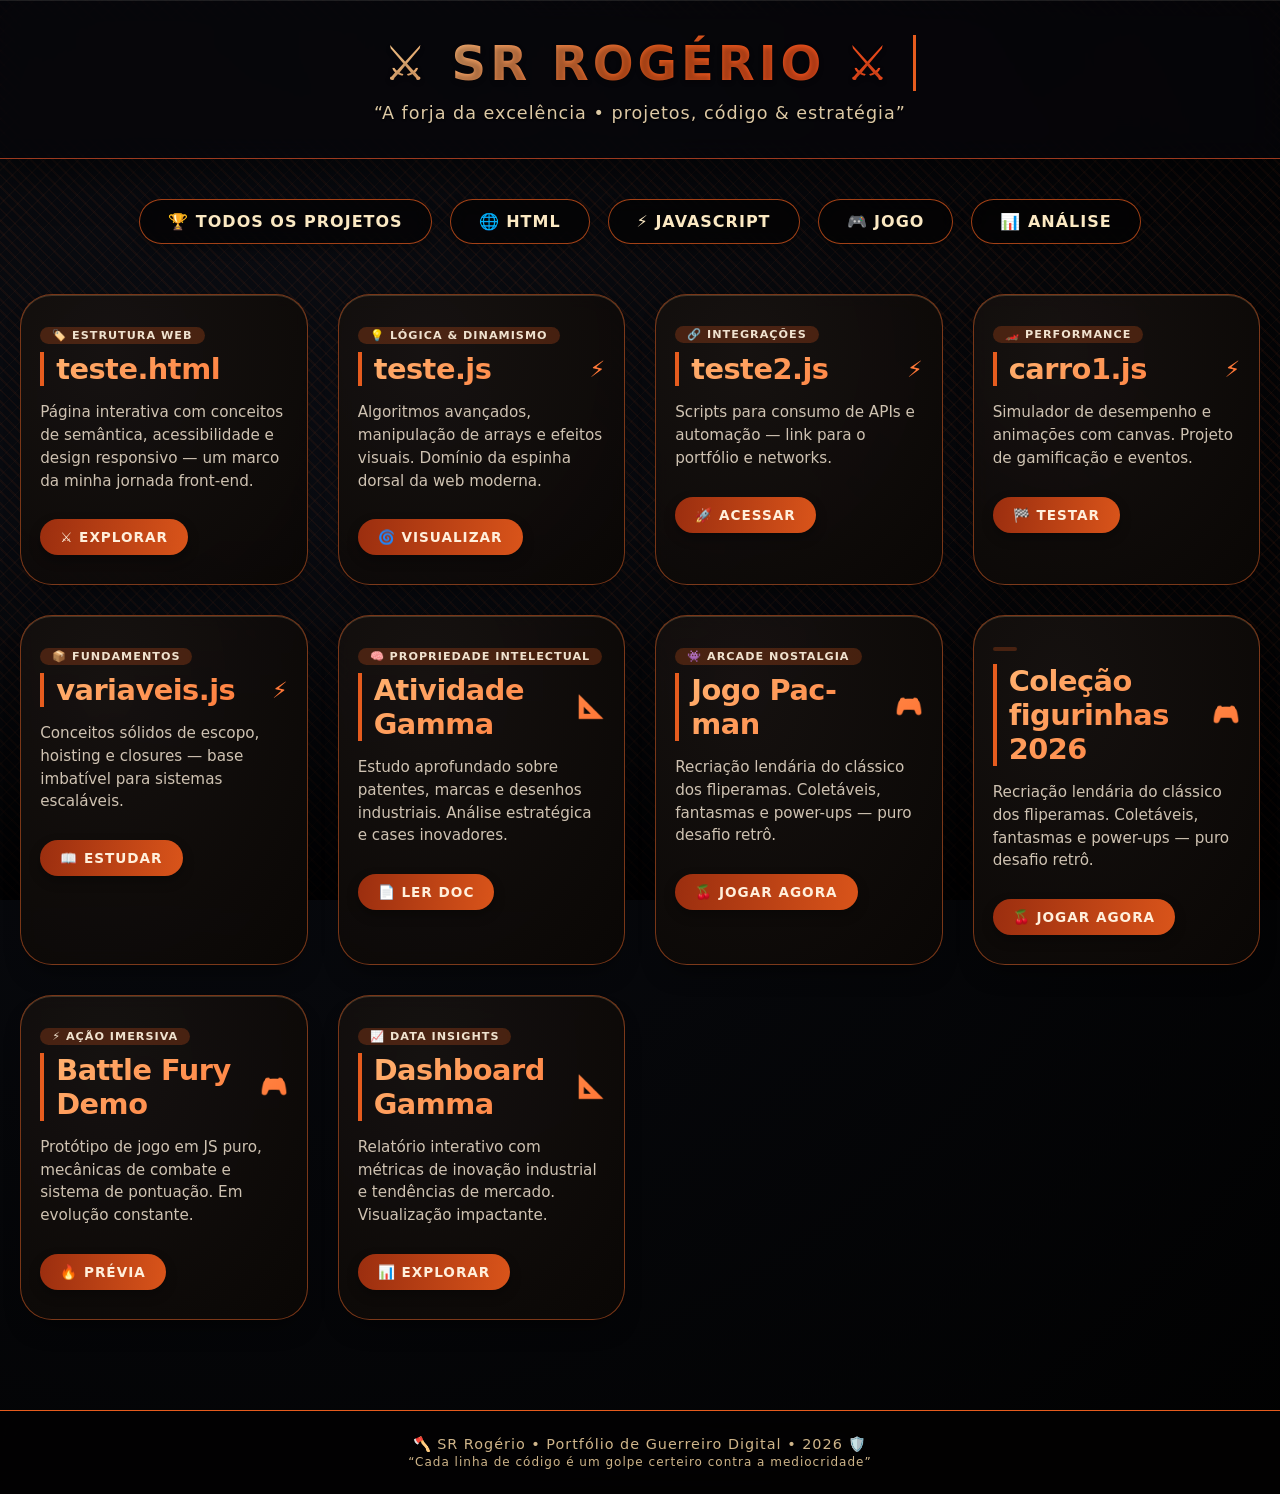
==== commit 5699f7e5: "Update index.html" ====
--- a/index.html
+++ b/index.html
@@ -375,6 +375,15 @@
       <p>Recriação lendária do clássico dos fliperamas. Coletáveis, fantasmas e power-ups — puro desafio retrô.</p>
       <a href="file:///C:/pacman/.html" class="botao">🍒 JOGAR AGORA</a>
     </div>
+
+     <!-- card JOGO (antigo jogo sem classe card corrigido) -->
+    <div class="card jogo">
+      <div class="badge-cat"></div>
+      <h3>Coleção figurinhas 2026</h3>
+      <p>Recriação lendária do clássico dos fliperamas. Coletáveis, fantasmas e power-ups — puro desafio retrô.</p>
+      <a href="file:///C:/pacman/.html" class="botao">🍒 JOGAR AGORA</a>
+    </div>
+
 
     <!-- card extra + estilo: mais um trabalho analise e jogo pra enriquecer -->
     <div class="card jogo">
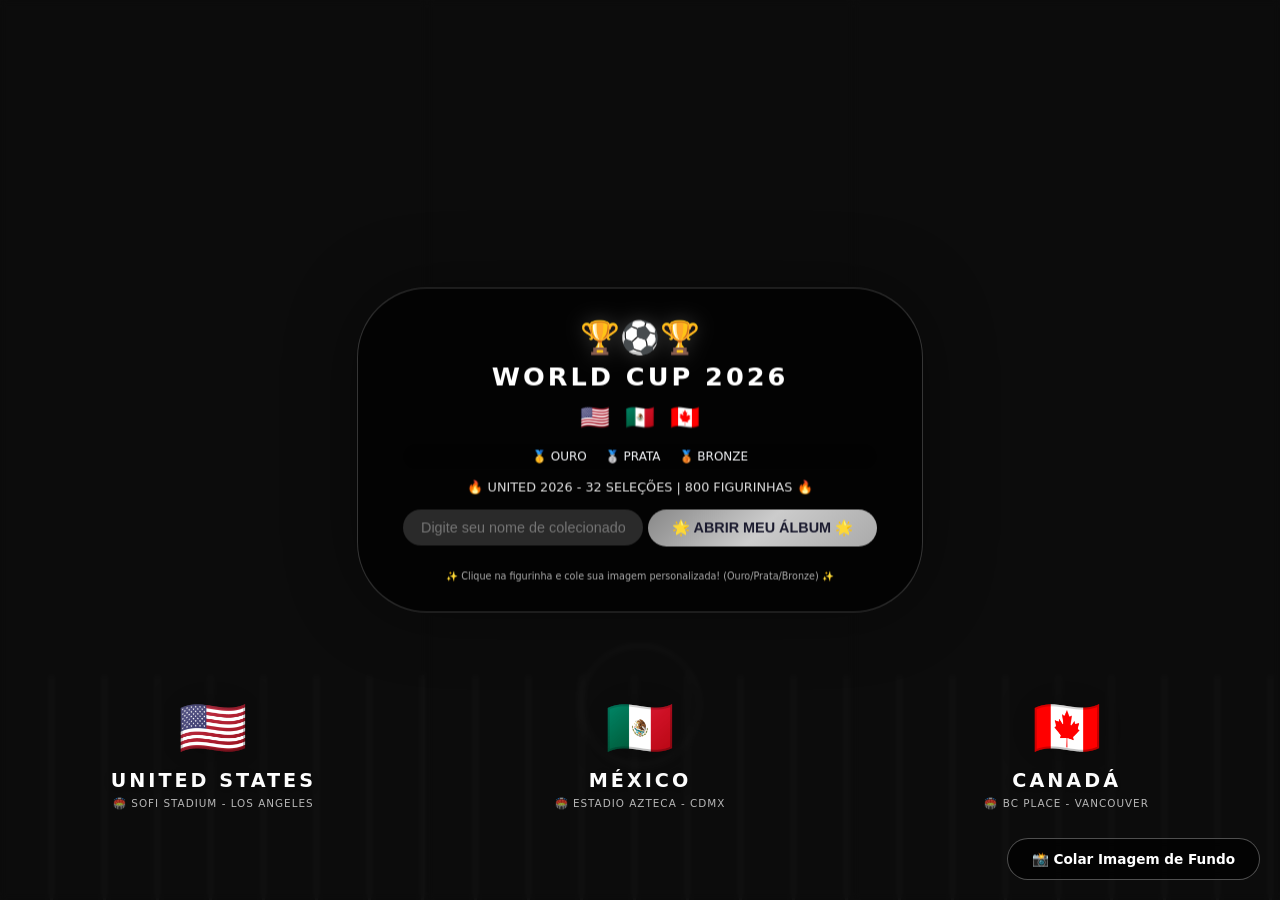
==== commit 31a539c1: "Add files via upload" ====
--- a/index.html
+++ b/index.html
@@ -1,519 +1,1179 @@
-<!DOCTYPE html>
-<html lang="pt-br">
-<head>
-  <meta charset="UTF-8">
-  <meta name="viewport" content="width=device-width, initial-scale=1.0, user-scalable=yes">
-  <title>⚔️ Portfólio | SR Rogério • A Jornada do Guerreiro</title>
-  <style>
-    * {
-      margin: 0;
-      padding: 0;
-      box-sizing: border-box;
-    }
-
-    body {
-      font-family: 'Poppins', 'Segoe UI', 'Cinema', system-ui, -apple-system, 'Inter', sans-serif;
-      background: radial-gradient(circle at 20% 30%, #0a0c12, #010101);
-      min-height: 100vh;
-      color: #ece8e1;
-      position: relative;
-      overflow-x: hidden;
-    }
-
-    /* efeito cinza épico com runas sutis */
-    body::before {
-      content: "";
-      position: fixed;
-      top: 0;
-      left: 0;
-      width: 100%;
-      height: 100%;
-      background-image: repeating-linear-gradient(45deg, rgba(180, 70, 30, 0.08) 0px, rgba(180, 70, 30, 0.08) 2px, transparent 2px, transparent 8px),
-                        repeating-linear-gradient(135deg, rgba(200, 100, 40, 0.05) 0px, rgba(200, 100, 40, 0.05) 1px, transparent 1px, transparent 12px);
-      pointer-events: none;
-      z-index: 0;
-    }
-
-    /* overlay de fogo e fumaça */
-    body::after {
-      content: "";
-      position: fixed;
-      bottom: 0;
-      left: 0;
-      width: 100%;
-      height: 40%;
-      background: linear-gradient(0deg, rgba(0,0,0,0.8) 0%, rgba(0,0,0,0) 100%);
-      pointer-events: none;
-      z-index: 0;
-    }
-
-    /* header moderno com brilho e borda de guerra */
-    header {
-      background: rgba(5, 5, 10, 0.65);
-      backdrop-filter: blur(12px);
-      border-bottom: 1px solid rgba(220, 80, 40, 0.7);
-      box-shadow: 0 15px 35px rgba(0, 0, 0, 0.5), inset 0 1px 0 rgba(255,255,240,0.1);
-      padding: 2.2rem 1rem;
-      text-align: center;
-      width: 100%;
-      position: relative;
-      z-index: 10;
-    }
-
-    header h1 {
-      font-size: 3rem;
-      letter-spacing: 4px;
-      font-weight: 800;
-      background: linear-gradient(135deg, #FFD89A, #E65C1E, #FF4A1C);
-      background-clip: text;
-      -webkit-background-clip: text;
-      color: transparent;
-      text-shadow: 0 2px 5px rgba(0,0,0,0.3);
-      display: inline-block;
-      border-right: 3px solid #e65c1e;
-      padding-right: 20px;
-      padding-left: 20px;
-    }
-
-    header p {
-      font-size: 1.1rem;
-      margin-top: 12px;
-      font-weight: 300;
-      color: #ddc9a5;
-      text-shadow: 0 1px 2px black;
-      letter-spacing: 1px;
-    }
-
-    /* botões de filtro - estilo lâmina rúnica */
-    .filtros {
-      display: flex;
-      justify-content: center;
-      gap: 18px;
-      margin: 40px 20px 30px;
-      flex-wrap: wrap;
-      z-index: 15;
-      position: relative;
-    }
-
-    .filtros button {
-      background: rgba(0, 0, 0, 0.55);
-      backdrop-filter: blur(8px);
-      border: 1px solid rgba(230, 92, 30, 0.7);
-      padding: 12px 28px;
-      font-weight: 600;
-      font-size: 1rem;
-      border-radius: 60px;
-      color: #fbe9c3;
-      cursor: pointer;
-      transition: all 0.25s ease;
-      font-family: inherit;
-      letter-spacing: 1px;
-      box-shadow: 0 4px 12px rgba(0,0,0,0.4);
-    }
-
-    .filtros button:hover {
-      background: #e65c1e;
-      color: #0a0a0a;
-      border-color: #ffbc6e;
-      transform: translateY(-3px);
-      box-shadow: 0 8px 20px rgba(230, 92, 30, 0.5);
-    }
-
-    /* container grid com cards incríveis */
-    .container {
-      max-width: 1280px;
-      margin: 20px auto;
-      padding: 20px;
-      display: grid;
-      grid-template-columns: repeat(auto-fill, minmax(280px, 1fr));
-      gap: 30px;
-      position: relative;
-      z-index: 5;
-    }
-
-    /* card — estilo pedra rúnica + vidro flamejante */
-    .card {
-      background: radial-gradient(ellipse at 30% 20%, rgba(25, 20, 18, 0.85), rgba(10, 7, 5, 0.95));
-      backdrop-filter: blur(8px);
-      border-radius: 32px;
-      border: 1px solid rgba(230, 100, 40, 0.5);
-      padding: 1.8rem 1.2rem;
-      transition: all 0.4s cubic-bezier(0.2, 0.9, 0.4, 1.1);
-      color: #f0e2cf;
-      box-shadow: 0 15px 25px -12px rgba(0,0,0,0.6), inset 0 1px 0 rgba(255,215,150,0.2);
-      position: relative;
-      overflow: hidden;
-    }
-
-    /* efeito de brasa nas bordas */
-    .card::before {
-      content: '';
-      position: absolute;
-      top: -2px;
-      left: -2px;
-      right: -2px;
-      bottom: -2px;
-      background: linear-gradient(125deg, #e65c1e, #b13e0e, #ff8c42, #ff4a1c);
-      border-radius: 34px;
-      z-index: -2;
-      opacity: 0;
-      transition: opacity 0.4s ease;
-    }
-
-    .card:hover::before {
-      opacity: 0.5;
-    }
-
-    .card:hover {
-      transform: translateY(-12px) scale(1.02);
-      box-shadow: 0 25px 35px -12px #e65c1e80;
-      border-color: #ff9f5b;
-    }
-
-    .card h3 {
-      font-size: 1.8rem;
-      font-weight: 700;
-      background: linear-gradient(145deg, #ffb472, #ff7030);
-      background-clip: text;
-      -webkit-background-clip: text;
-      color: transparent;
-      margin-bottom: 12px;
-      letter-spacing: -0.5px;
-      display: flex;
-      align-items: center;
-      gap: 8px;
-      border-left: 4px solid #e65c1e;
-      padding-left: 12px;
-    }
-
-    .card p {
-      font-size: 0.95rem;
-      line-height: 1.5;
-      margin: 15px 0;
-      opacity: 0.85;
-      font-weight: 300;
-    }
-
-    /* botão tipo runa */
-    .botao {
-      display: inline-flex;
-      align-items: center;
-      justify-content: center;
-      gap: 8px;
-      margin-top: 12px;
-      padding: 10px 20px;
-      background: linear-gradient(95deg, #9b2e0f, #d9541a);
-      border: none;
-      border-radius: 40px;
-      font-weight: 600;
-      color: #ffefdb;
-      text-decoration: none;
-      transition: 0.25s;
-      font-size: 0.85rem;
-      letter-spacing: 1px;
-      box-shadow: 0 5px 12px rgba(0,0,0,0.3);
-    }
-
-    .botao:hover {
-      background: linear-gradient(95deg, #c43f0a, #ff6a2c);
-      transform: scale(1.05);
-      box-shadow: 0 0 12px #ff5e2e;
-      color: white;
-      text-shadow: 0 0 2px black;
-    }
-
-    /* estilos especiais para cada categoria (ícones sutis) */
-    .card.html h3::after {
-      content: "🪶";
-      font-size: 1.4rem;
-      margin-left: auto;
-      opacity: 0.7;
-    }
-    .card.js h3::after {
-      content: "⚡";
-      font-size: 1.4rem;
-      margin-left: auto;
-    }
-    .card.jogo h3::after {
-      content: "🎮";
-      font-size: 1.4rem;
-      margin-left: auto;
-    }
-    .card.analise h3::after {
-      content: "📐";
-      font-size: 1.4rem;
-      margin-left: auto;
-    }
-
-    /* ícone decorativo */
-    .card .badge-cat {
-      display: inline-block;
-      background: rgba(230, 92, 30, 0.25);
-      border-radius: 50px;
-      padding: 2px 12px;
-      font-size: 0.7rem;
-      text-transform: uppercase;
-      font-weight: 600;
-      margin-bottom: 8px;
-      letter-spacing: 1px;
-    }
-
-    /* rodapé de guerreiro */
-    footer {
-      margin-top: 70px;
-      background: #030202cc;
-      backdrop-filter: blur(16px);
-      padding: 25px 20px;
-      text-align: center;
-      border-top: 1px solid #e65c1e;
-      font-weight: 300;
-      font-size: 0.9rem;
-      color: #cfb58a;
-      z-index: 10;
-      position: relative;
-      letter-spacing: 1px;
-    }
-
-    /* animação de fagulhas ao carregar */
-    @keyframes flamePulse {
-      0% { text-shadow: 0 0 2px #ff7b2c; }
-      100% { text-shadow: 0 0 8px #ff4a1c; }
-    }
-
-    /* responsividade refinada */
-    @media (max-width: 680px) {
-      header h1 {
-        font-size: 2rem;
-      }
-      .filtros button {
-        padding: 8px 18px;
-        font-size: 0.8rem;
-      }
-      .card h3 {
-        font-size: 1.5rem;
-      }
-      .container {
-        gap: 20px;
-        padding: 12px;
-      }
-    }
-
-    /* para o card jogo que estava sem a classe "card" no html original, corrigimos */
-    .jogo {
-      composes: card; /* fallback, mas adicionaremos diretamente no html */
-    }
-
-    /* tooltip moderno */
-    .card a[href^="file"] {
-      cursor: pointer;
-      position: relative;
-    }
-  </style>
-</head>
-<body>
-  <header>
-    <h1>⚔️ SR ROGÉRIO ⚔️</h1>
-    <p>“A forja da excelência • projetos, código & estratégia”</p>
-  </header>
-
-  <div class="filtros">
-    <button onclick="filtrar('all')">🏆 TODOS OS PROJETOS</button>
-    <button onclick="filtrar('html')">🌐 HTML</button>
-    <button onclick="filtrar('js')">⚡ JAVASCRIPT</button>
-    <button onclick="filtrar('jogo')">🎮 JOGO</button>
-    <button onclick="filtrar('analise')">📊 ANÁLISE</button>
-  </div>
-
-  <div class="container">
-    <!-- cards com categorias e descrições épicas -->
-    <div class="card html">
-      <div class="badge-cat">🏷️ Estrutura Web</div>
-      <h3>teste.html</h3>
-      <p>Página interativa com conceitos de semântica, acessibilidade e design responsivo — um marco da minha jornada front-end.</p>
-      <a href="teste.html" class="botao">⚔️ EXPLORAR</a>
-    </div>
-
-    <div class="card js">
-      <div class="badge-cat">💡 Lógica & Dinamismo</div>
-      <h3>teste.js</h3>
-      <p>Algoritmos avançados, manipulação de arrays e efeitos visuais. Domínio da espinha dorsal da web moderna.</p>
-      <a href="teste.js" class="botao">🌀 VISUALIZAR</a>
-    </div>
-
-    <div class="card js">
-      <div class="badge-cat">🔗 Integrações</div>
-      <h3>teste2.js</h3>
-      <p>Scripts para consumo de APIs e automação — link para o portfólio e networks.</p>
-      <a href="teste2.js" class="botao">🚀 ACESSAR</a>
-    </div>
-
-    <div class="card js">
-      <div class="badge-cat">🏎️ Performance</div>
-      <h3>carro1.js</h3>
-      <p>Simulador de desempenho e animações com canvas. Projeto de gamificação e eventos.</p>
-      <a href="carro1.js" class="botao">🏁 TESTAR</a>
-    </div>
-
-    <div class="card js">
-      <div class="badge-cat">📦 Fundamentos</div>
-      <h3>variaveis.js</h3>
-      <p>Conceitos sólidos de escopo, hoisting e closures — base imbatível para sistemas escaláveis.</p>
-      <a href="variaveis.js" class="botao">📖 ESTUDAR</a>
-    </div>
-
-    <div class="card analise">
-      <div class="badge-cat">🧠 Propriedade Intelectual</div>
-      <h3>Atividade Gamma</h3>
-      <p>Estudo aprofundado sobre patentes, marcas e desenhos industriais. Análise estratégica e cases inovadores.</p>
-      <a href="https://gamma.app/docs/Propriedade-Industrial-Patentes-Marcas-e-Desenhos-Industriais-g6n4s4r31ysqz4i" class="botao" target="_blank">📄 LER DOC</a>
-    </div>
-
-    <!-- card JOGO (antigo jogo sem classe card corrigido) -->
-    <div class="card jogo">
-      <div class="badge-cat">👾 ARCADE NOSTALGIA</div>
-      <h3>Jogo Pac-man</h3>
-      <p>Recriação lendária do clássico dos fliperamas. Coletáveis, fantasmas e power-ups — puro desafio retrô.</p>
-      <a href="file:///C:/pacman/.html" class="botao">🍒 JOGAR AGORA</a>
-    </div>
-
-     <!-- card JOGO (antigo jogo sem classe card corrigido) -->
-    <div class="card jogo">
-      <div class="badge-cat"></div>
-      <h3>Coleção figurinhas 2026</h3>
-      <p>Recriação lendária do clássico dos fliperamas. Coletáveis, fantasmas e power-ups — puro desafio retrô.</p>
-      <a href="file:///C:/pacman/.html" class="botao">🍒 JOGAR AGORA</a>
-    </div>
-
-
-    <!-- card extra + estilo: mais um trabalho analise e jogo pra enriquecer -->
-    <div class="card jogo">
-      <div class="badge-cat">⚡ Ação Imersiva</div>
-      <h3>Battle Fury Demo</h3>
-      <p>Protótipo de jogo em JS puro, mecânicas de combate e sistema de pontuação. Em evolução constante.</p>
-      <a href="#" class="botao" onclick="alert('🎮 Em breve, versão jogável online! Acompanhe as atualizações.'); return false;">🔥 PRÉVIA</a>
-    </div>
-
-    <div class="card analise">
-      <div class="badge-cat">📈 Data Insights</div>
-      <h3>Dashboard Gamma</h3>
-      <p>Relatório interativo com métricas de inovação industrial e tendências de mercado. Visualização impactante.</p>
-      <a href="https://gamma.app/docs/Propriedade-Industrial-Patentes-Marcas-e-Desenhos-Industriais-g6n4s4r31ysqz4i" class="botao" target="_blank">📊 EXPLORAR</a>
-    </div>
-  </div>
-
-  <footer>
-    <span>🪓 SR Rogério • Portfólio de Guerreiro Digital • 2026 🛡️</span><br>
-    <span style="font-size: 0.75rem;">“Cada linha de código é um golpe certeiro contra a mediocridade”</span>
-  </footer>
-
-  <script>
-    // função de filtro melhorada e robusta, com fade e transição suave
-    function filtrar(categoria) {
-      const cards = document.querySelectorAll('.card');
-      let hasVisible = false;
-      
-      cards.forEach(card => {
-        // verifica se o card possui a classe da categoria
-        let match = false;
-        if (categoria === 'all') {
-          match = true;
-        } else {
-          // verifica se a lista de classes contém a categoria (ex: "js", "html", "jogo", "analise")
-          if (card.classList.contains(categoria)) {
-            match = true;
-          }
-        }
-        
-        if (match) {
-          card.style.display = 'block';
-          card.style.opacity = '1';
-          card.style.transform = 'scale(1)';
-          hasVisible = true;
-        } else {
-          card.style.display = 'none';
-        }
-      });
-
-      // efeito adicional: se nenhum card for encontrado (improvável), mas mensagem amigável
-      if (!hasVisible && categoria !== 'all') {
-        // pequeno aviso sutil (opcional: criar um toast)
-        const container = document.querySelector('.container');
-        let warnMsg = document.getElementById('filter-warning');
-        if (!warnMsg) {
-          warnMsg = document.createElement('div');
-          warnMsg.id = 'filter-warning';
-          warnMsg.style.textAlign = 'center';
-          warnMsg.style.gridColumn = '1/-1';
-          warnMsg.style.padding = '2rem';
-          warnMsg.style.background = 'rgba(0,0,0,0.6)';
-          warnMsg.style.borderRadius = '40px';
-          warnMsg.style.backdropFilter = 'blur(8px)';
-          warnMsg.style.border = '1px solid #ff6a2e';
-          warnMsg.style.color = '#ffbc8c';
-          warnMsg.innerHTML = '⚡ Nenhum projeto encontrado nessa categoria, guerreiro. Volte à batalha principal! ⚡';
-          container.appendChild(warnMsg);
-          setTimeout(() => {
-            if(warnMsg && warnMsg.parentNode) warnMsg.remove();
-          }, 2000);
-        } else {
-          warnMsg.style.display = 'flex';
-          setTimeout(() => {
-            if(warnMsg) warnMsg.style.display = 'none';
-          }, 1800);
-        }
-      } else {
-        const warnMsg = document.getElementById('filter-warning');
-        if(warnMsg && warnMsg.parentNode) warnMsg.remove();
-      }
-    }
-
-    // inicializar todos os cards visíveis (garantia)
-    document.addEventListener('DOMContentLoaded', () => {
-      filtrar('all');
-      // correção extra: para o link "file:///C:/pacman/.html" exibir alerta caso não exista
-      const pacmanLink = document.querySelector('.jogo a[href*="C:/pacman"]');
-      if (pacmanLink) {
-        pacmanLink.addEventListener('click', (e) => {
-          // se o arquivo local não existir, ao menos avisamos com elegância
-          // não podemos checar diretamente por questões de segurança, mas damos dica
-          e.preventDefault();
-          const confirmLoad = confirm("🎮 O jogo Pac-Man está disponível localmente no seu sistema? Clique em OK para abrir (certifique-se do caminho).");
-          if (confirmLoad) {
-            window.location.href = pacmanLink.getAttribute('href');
-          } else {
-            alert("Dica: verifique se o arquivo está em C:/pacman/.html ou ajuste o caminho. Por enquanto, divirta-se com os outros projetos!");
-          }
-        });
-      }
-
-      // Adicionar efeito de brilho aleatório nos cards ao passar o mouse
-      const cards = document.querySelectorAll('.card');
-      cards.forEach(card => {
-        card.addEventListener('mousemove', (e) => {
-          const rect = card.getBoundingClientRect();
-          const x = e.clientX - rect.left;
-          const y = e.clientY - rect.top;
-          card.style.setProperty('--x-pos', `${x}px`);
-          card.style.setProperty('--y-pos', `${y}px`);
-        });
-        // já que não usamos var(--x-pos) no css, apenas opcional: adicionar brilho dinâmico
-        // poderia ser um efeito de brilho com js, mas mantemos clean
-      });
-      
-      // tooltips custom elegante para links de arquivos locais
-      const localLinks = document.querySelectorAll('a[href^="file://"]');
-      localLinks.forEach(link => {
-        link.setAttribute('title', '⚡ Acesso local - certifique-se que o arquivo existe no seu sistema');
-      });
-    });
-    
-    // pequeno toque: ícone dinâmico no título
-    let iconInterval = setInterval(() => {
-      const title = document.querySelector('header h1');
-      if(title && !title.getAttribute('data-blink')) {
-        // apenas para charme
-      }
-    }, 500);
-  </script>
-</body>
-</html>
+<!DOCTYPE html>
+<html lang="pt-BR">
+<head>
+    <meta charset="UTF-8">
+    <meta name="viewport" content="width=device-width, initial-scale=1.0, user-scalable=yes">
+    <title>🏆 FIFA WORLD CUP 2026 - USA | MEXICO | CANADA - Álbum Digital</title>
+    <style>
+        * {
+            margin: 0;
+            padding: 0;
+            box-sizing: border-box;
+        }
+
+        :root {
+            --primary: #0033a0;
+            --secondary: #c8102e;
+            --gold: #ffd700;
+            --silver: #c0c0c0;
+            --bronze: #cd7f32;
+            --dark-bg: #0a0f1a;
+            --card-bg: #11161f;
+            --slot-bg: #1e2a32;
+            --fifa-gold: #d4af37;
+            --gk: #f39c12;
+            --df: #2ecc71;
+            --ld: #1abc9c;
+            --le: #e67e22;
+            --vol: #95a5a6;
+            --mf: #3498db;
+            --pe: #9b59b6;
+            --pd: #e84393;
+            --at: #e74c3c;
+            --escudo: #f1c40f;
+        }
+
+        body {
+            font-family: 'Segoe UI', 'Roboto', system-ui, sans-serif;
+            background: var(--dark-bg);
+            color: #f0f2f5;
+            overflow-x: hidden;
+        }
+
+        /* ANIMAÇÕES */
+        @keyframes pulse {
+            0%, 100% { transform: scale(1); opacity: 1; }
+            50% { transform: scale(1.03); opacity: 0.95; }
+        }
+
+        @keyframes float {
+            0%, 100% { transform: translateY(0px); }
+            50% { transform: translateY(-8px); }
+        }
+
+        @keyframes shine {
+            0% { background-position: -200%; }
+            100% { background-position: 200%; }
+        }
+
+        @keyframes confetti {
+            0% { transform: translateY(0) rotate(0deg); opacity: 1; }
+            100% { transform: translateY(100vh) rotate(720deg); opacity: 0; }
+        }
+
+        @keyframes slideDown {
+            from { transform: translateY(-100%); opacity: 0; }
+            to { transform: translateY(0); opacity: 1; }
+        }
+
+        @keyframes fadeIn {
+            from { opacity: 0; }
+            to { opacity: 1; }
+        }
+
+        @keyframes fadeInUp {
+            from { opacity: 0; transform: translateY(50px);}
+            to { opacity: 1; transform: translateY(0);}
+        }
+
+        @keyframes rotateTrophy {
+            from { transform: rotate(0deg); }
+            to { transform: rotate(360deg); }
+        }
+
+        header {
+            position: fixed;
+            top: 0;
+            width: 100%;
+            background: rgba(0,0,0,0.85);
+            backdrop-filter: blur(14px);
+            padding: 12px 5%;
+            border-bottom: 1px solid rgba(255,255,255,0.1);
+            z-index: 100;
+            display: flex;
+            justify-content: space-between;
+            align-items: center;
+            flex-wrap: wrap;
+            gap: 10px;
+            animation: slideDown 0.5s ease;
+        }
+
+        .progress-track {
+            width: 220px;
+            height: 10px;
+            background: rgba(255,255,255,0.2);
+            border-radius: 20px;
+            margin-top: 6px;
+            overflow: hidden;
+        }
+        .progress-fill {
+            height: 100%;
+            width: 0%;
+            background: linear-gradient(90deg, #888, #ccc, #fff);
+            transition: width 0.5s ease;
+            border-radius: 20px;
+            position: relative;
+            overflow: hidden;
+        }
+        .progress-fill::after {
+            content: '';
+            position: absolute;
+            top: 0;
+            left: 0;
+            right: 0;
+            bottom: 0;
+            background: linear-gradient(90deg, transparent, rgba(255,255,255,0.3), transparent);
+            animation: shine 1.5s infinite;
+        }
+
+        /* TELA DE LOGIN NEUTRA */
+        #login-screen {
+            position: fixed;
+            inset: 0;
+            z-index: 2000;
+            animation: fadeIn 0.8s ease;
+            overflow: hidden;
+        }
+
+        /* Fundo neutro */
+        .stadium-bg {
+            position: absolute;
+            top: 0;
+            left: 0;
+            width: 100%;
+            height: 100%;
+            background: #1a1a1a;
+            z-index: 0;
+        }
+        .stadium-bg-img {
+            position: absolute;
+            top: 0;
+            left: 0;
+            width: 100%;
+            height: 100%;
+            object-fit: cover;
+            z-index: 0;
+            opacity: 0.4;
+            display: none;
+        }
+
+        /* Overlay suave */
+        .dark-overlay {
+            position: absolute;
+            top: 0;
+            left: 0;
+            width: 100%;
+            height: 100%;
+            background: rgba(0,0,0,0.3);
+            z-index: 1;
+        }
+
+        /* Botão para colar imagem de fundo */
+        .upload-bg-btn {
+            position: absolute;
+            bottom: 20px;
+            right: 20px;
+            background: rgba(0,0,0,0.7);
+            padding: 12px 24px;
+            border-radius: 40px;
+            font-size: 0.85rem;
+            cursor: pointer;
+            z-index: 50;
+            border: 1px solid rgba(255,255,255,0.3);
+            transition: all 0.3s;
+            font-weight: bold;
+            backdrop-filter: blur(5px);
+            display: flex;
+            align-items: center;
+            gap: 10px;
+            color: white;
+        }
+        .upload-bg-btn:hover {
+            background: rgba(0,0,0,0.9);
+            transform: scale(1.05);
+            border-color: rgba(255,255,255,0.5);
+        }
+
+        /* Linhas de campo sutis */
+        .stadium-lines {
+            position: absolute;
+            bottom: 0;
+            left: 0;
+            right: 0;
+            height: 25%;
+            background: repeating-linear-gradient(
+                90deg,
+                transparent,
+                transparent 50px,
+                rgba(255,255,255,0.05) 50px,
+                rgba(255,255,255,0.05) 53px
+            );
+            z-index: 2;
+            pointer-events: none;
+        }
+
+        /* Círculo central */
+        .field-center {
+            position: absolute;
+            bottom: 15%;
+            left: 50%;
+            transform: translateX(-50%);
+            width: 120px;
+            height: 120px;
+            border: 1px solid rgba(255,255,255,0.15);
+            border-radius: 50%;
+            z-index: 2;
+            pointer-events: none;
+        }
+
+        .countries-container {
+            display: flex;
+            width: 100%;
+            height: 100%;
+            position: relative;
+            z-index: 5;
+        }
+
+        .country-panel {
+            flex: 1;
+            position: relative;
+            overflow: hidden;
+            transition: all 0.5s ease;
+            cursor: pointer;
+            display: flex;
+            flex-direction: column;
+            align-items: center;
+            justify-content: center;
+            background: rgba(0,0,0,0.15);
+            backdrop-filter: blur(3px);
+        }
+        .country-panel:hover {
+            flex: 1.2;
+            background: rgba(0,0,0,0.2);
+        }
+
+        /* Fundo neutro dos países */
+        .usa-bg-default {
+            position: absolute;
+            top: 0;
+            left: 0;
+            width: 100%;
+            height: 100%;
+            background: rgba(0,0,0,0.2);
+            z-index: -1;
+        }
+        .mexico-bg-default {
+            position: absolute;
+            top: 0;
+            left: 0;
+            width: 100%;
+            height: 100%;
+            background: rgba(0,0,0,0.2);
+            z-index: -1;
+        }
+        .canada-bg-default {
+            position: absolute;
+            top: 0;
+            left: 0;
+            width: 100%;
+            height: 100%;
+            background: rgba(0,0,0,0.2);
+            z-index: -1;
+        }
+
+        /* Overlay de texto */
+        .country-overlay {
+            position: absolute;
+            bottom: 10%;
+            left: 0;
+            right: 0;
+            text-align: center;
+            z-index: 2;
+            animation: float 3s ease-in-out infinite;
+        }
+        .country-flag {
+            font-size: 3.5rem;
+            filter: drop-shadow(0 0 20px rgba(0,0,0,0.3));
+        }
+        .country-name {
+            font-size: 1.2rem;
+            font-weight: 600;
+            letter-spacing: 3px;
+            color: white;
+            text-transform: uppercase;
+            text-shadow: 0 2px 10px rgba(0,0,0,0.3);
+            margin-top: 8px;
+        }
+        .stadium-name {
+            font-size: 0.65rem;
+            color: rgba(255,255,255,0.7);
+            margin-top: 5px;
+            letter-spacing: 1px;
+        }
+
+        /* Card de login neutro */
+        .login-card {
+            position: absolute;
+            top: 50%;
+            left: 50%;
+            transform: translate(-50%, -50%);
+            background: rgba(0,0,0,0.7);
+            backdrop-filter: blur(16px);
+            padding: 30px 45px;
+            border-radius: 70px;
+            text-align: center;
+            border: 1px solid rgba(255,255,255,0.2);
+            box-shadow: 0 0 70px rgba(0,0,0,0.4);
+            animation: fadeInUp 0.7s;
+            z-index: 25;
+            min-width: 340px;
+        }
+
+        .login-card h1 {
+            font-size: 1.6rem;
+            color: white;
+            margin-bottom: 8px;
+            letter-spacing: 3px;
+            animation: pulse 2s infinite;
+            font-weight: 700;
+        }
+
+        .worldcup-logo {
+            font-size: 2rem;
+            margin-bottom: 5px;
+            animation: rotateTrophy 12s linear infinite;
+            display: inline-block;
+            filter: drop-shadow(0 0 10px rgba(255,255,255,0.2));
+        }
+
+        .host-flags {
+            display: flex;
+            justify-content: center;
+            gap: 15px;
+            margin: 12px 0;
+            font-size: 1.5rem;
+        }
+        .host-flags span {
+            animation: float 3s ease-in-out infinite;
+            cursor: pointer;
+            transition: transform 0.3s;
+        }
+        .host-flags span:hover {
+            transform: scale(1.2);
+        }
+
+        .medal-icons {
+            display: flex;
+            justify-content: center;
+            gap: 18px;
+            margin: 10px 0;
+            font-size: 0.75rem;
+            background: rgba(0,0,0,0.3);
+            padding: 6px 18px;
+            border-radius: 40px;
+        }
+        .medal-icons span {
+            display: inline-flex;
+            align-items: center;
+            gap: 5px;
+            transition: all 0.3s;
+        }
+        .medal-icons span:hover {
+            transform: scale(1.15);
+        }
+
+        .sticker-preview {
+            font-size: 0.6rem;
+            margin-top: 10px;
+            color: #aaa;
+        }
+
+        main {
+            margin-top: 115px;
+            padding: 20px 4% 60px;
+        }
+
+        .country-section {
+            background: var(--card-bg);
+            border-radius: 36px;
+            margin-bottom: 48px;
+            padding: 26px 22px;
+            border-left: 4px solid rgba(255,255,255,0.2);
+            transition: all 0.3s ease;
+            box-shadow: 0 12px 28px rgba(0,0,0,0.4);
+            animation: fadeInUp 0.5s ease;
+            animation-fill-mode: both;
+        }
+        .country-section:hover {
+            transform: translateX(5px);
+            border-left-color: rgba(255,255,255,0.5);
+        }
+
+        .country-header {
+            display: flex;
+            align-items: center;
+            gap: 20px;
+            margin-bottom: 28px;
+            font-size: 1.9rem;
+            font-weight: 800;
+            text-transform: uppercase;
+            letter-spacing: 1.5px;
+            border-bottom: 1px solid rgba(255,255,255,0.1);
+            padding-bottom: 12px;
+        }
+
+        .flag-icon {
+            width: 60px;
+            height: 40px;
+            object-fit: cover;
+            border-radius: 10px;
+            border: 1px solid #aaa;
+            box-shadow: 0 3px 8px black;
+            transition: transform 0.3s;
+        }
+        .flag-icon:hover {
+            transform: scale(1.1) rotate(5deg);
+        }
+
+        .album-grid {
+            display: grid;
+            grid-template-columns: repeat(auto-fill, minmax(150px, 1fr));
+            gap: 20px;
+        }
+
+        .sticker {
+            aspect-ratio: 3 / 4;
+            background: var(--slot-bg);
+            border-radius: 20px;
+            position: relative;
+            cursor: pointer;
+            transition: all 0.3s cubic-bezier(0.2, 0.9, 0.4, 1.1);
+            display: flex;
+            align-items: center;
+            justify-content: center;
+            border: 1px solid #3a4a5a;
+            overflow: hidden;
+            box-shadow: 0 6px 12px rgba(0,0,0,0.3);
+            animation: fadeInUp 0.4s ease;
+            animation-fill-mode: both;
+        }
+
+        .sticker::before {
+            content: "📸";
+            font-size: 3rem;
+            font-weight: bold;
+            color: #5a6a7a;
+            position: absolute;
+            opacity: 0.8;
+            z-index: 0;
+            transition: all 0.3s;
+        }
+
+        .sticker:hover {
+            transform: translateY(-8px) scale(1.03);
+            border-color: var(--fifa-gold);
+            box-shadow: 0 20px 30px rgba(0,0,0,0.5);
+        }
+        .sticker:hover::before {
+            transform: scale(1.1);
+            color: var(--fifa-gold);
+        }
+
+        .sticker-num {
+            position: absolute;
+            top: 8px;
+            left: 12px;
+            font-size: 0.7rem;
+            background: rgba(0,0,0,0.7);
+            padding: 3px 8px;
+            border-radius: 40px;
+            font-weight: bold;
+            z-index: 2;
+            color: #ffd966;
+            letter-spacing: 0.5px;
+        }
+
+        .collected {
+            background: #ffffff !important;
+        }
+
+        .ouro.collected {
+            border: 3px solid var(--fifa-gold) !important;
+            box-shadow: 0 0 25px rgba(212,175,55,0.8);
+            animation: goldPulse 1s ease;
+        }
+        @keyframes goldPulse {
+            0%, 100% { box-shadow: 0 0 0 0 rgba(212,175,55,0.7); }
+            50% { box-shadow: 0 0 0 15px rgba(212,175,55,0); }
+        }
+
+        .prata.collected {
+            border: 3px solid var(--silver) !important;
+            box-shadow: 0 0 20px rgba(192,192,192,0.6);
+        }
+        .bronze.collected {
+            border: 3px solid var(--bronze) !important;
+            box-shadow: 0 0 18px rgba(205,127,50,0.5);
+        }
+
+        .ouro.collected::after {
+            content: "🥇";
+            position: absolute;
+            top: 5px;
+            right: 8px;
+            font-size: 18px;
+            z-index: 6;
+            animation: bounce 0.5s ease;
+        }
+        .prata.collected::after {
+            content: "🥈";
+            position: absolute;
+            top: 5px;
+            right: 8px;
+            font-size: 18px;
+            z-index: 6;
+            animation: bounce 0.5s ease;
+        }
+        .bronze.collected::after {
+            content: "🥉";
+            position: absolute;
+            top: 5px;
+            right: 8px;
+            font-size: 18px;
+            z-index: 6;
+            animation: bounce 0.5s ease;
+        }
+
+        @keyframes bounce {
+            0%, 100% { transform: scale(1); }
+            50% { transform: scale(1.3); }
+        }
+
+        .collected::before {
+            display: none;
+        }
+
+        .player-img {
+            width: 100%;
+            height: 100%;
+            object-fit: cover;
+            display: none;
+            z-index: 1;
+        }
+
+        .collected .player-img {
+            display: block;
+            animation: pasteGlow 0.5s cubic-bezier(0.2, 0.9, 0.3, 1.2);
+        }
+
+        @keyframes pasteGlow {
+            0% { transform: scale(1.3) rotate(-5deg); opacity: 0; filter: brightness(1.5);}
+            50% { transform: scale(1.05); opacity: 0.8; }
+            100% { transform: scale(1); opacity: 1; filter: brightness(1);}
+        }
+
+        .info {
+            position: absolute;
+            bottom: 0;
+            left: 0;
+            width: 100%;
+            background: linear-gradient(to top, #000000dd, #00000099);
+            backdrop-filter: blur(8px);
+            padding: 8px 4px;
+            text-align: center;
+            display: none;
+            z-index: 3;
+            border-top: 1px solid var(--fifa-gold);
+            transform: translateY(100%);
+            transition: transform 0.3s;
+        }
+
+        .collected:hover .info {
+            transform: translateY(0);
+        }
+
+        .collected .info {
+            display: block;
+        }
+
+        .info b {
+            font-size: 11px;
+            font-weight: bold;
+            color: white;
+            display: block;
+            text-transform: uppercase;
+            white-space: nowrap;
+            overflow: hidden;
+            text-overflow: ellipsis;
+        }
+
+        .badge {
+            display: inline-block;
+            padding: 2px 10px;
+            border-radius: 30px;
+            font-size: 8px;
+            font-weight: bold;
+            margin-top: 4px;
+            text-transform: uppercase;
+        }
+
+        .modal {
+            display: none;
+            position: fixed;
+            top: 0;
+            left: 0;
+            width: 100%;
+            height: 100%;
+            background: rgba(0,0,0,0.95);
+            z-index: 3000;
+            justify-content: center;
+            align-items: center;
+            animation: fadeIn 0.3s ease;
+        }
+        .modal-content {
+            background: #1a1f2e;
+            padding: 30px;
+            border-radius: 40px;
+            text-align: center;
+            border: 2px solid var(--fifa-gold);
+            max-width: 400px;
+            width: 90%;
+            animation: slideUp 0.4s ease;
+        }
+        @keyframes slideUp {
+            from { transform: translateY(50px); opacity: 0; }
+            to { transform: translateY(0); opacity: 1; }
+        }
+
+        .modal-content input, .modal-content select {
+            width: 100%;
+            margin: 10px 0;
+            padding: 12px;
+            border-radius: 30px;
+            border: none;
+            background: #2a2f3e;
+            color: white;
+        }
+        .categoria-select {
+            background: #2a2f3e;
+            color: white;
+            cursor: pointer;
+        }
+
+        button {
+            background: linear-gradient(135deg, #888, #ccc, #aaa);
+            border: none;
+            padding: 10px 24px;
+            font-weight: bold;
+            border-radius: 60px;
+            font-size: 0.9rem;
+            cursor: pointer;
+            transition: all 0.3s;
+            color: #1a1a2e;
+            font-weight: 800;
+        }
+        button:hover {
+            transform: scale(1.03);
+            box-shadow: 0 8px 18px rgba(0,0,0,0.3);
+        }
+
+        input {
+            padding: 10px 18px;
+            border-radius: 60px;
+            border: none;
+            width: 240px;
+            background: #2a2a2a;
+            color: white;
+            text-align: center;
+            font-size: 0.9rem;
+            margin-bottom: 15px;
+        }
+        input:focus {
+            outline: none;
+            transform: scale(1.02);
+            box-shadow: 0 0 10px rgba(255,255,255,0.3);
+        }
+
+        .stats-categorias {
+            display: flex;
+            gap: 20px;
+            background: rgba(0,0,0,0.5);
+            padding: 8px 15px;
+            border-radius: 40px;
+            font-size: 0.8rem;
+        }
+        .ouro-text { color: var(--fifa-gold); font-weight: bold; }
+        .prata-text { color: var(--silver); font-weight: bold; }
+        .bronze-text { color: var(--bronze); font-weight: bold; }
+        .stats-categorias span {
+            transition: all 0.3s;
+            cursor: pointer;
+        }
+        .stats-categorias span:hover {
+            transform: scale(1.1);
+        }
+
+        .host-badge {
+            position: fixed;
+            bottom: 15px;
+            left: 15px;
+            background: rgba(0,0,0,0.6);
+            backdrop-filter: blur(5px);
+            padding: 5px 12px;
+            border-radius: 30px;
+            font-size: 0.7rem;
+            z-index: 99;
+            display: flex;
+            gap: 8px;
+            animation: float 3s ease-in-out infinite;
+        }
+
+        .confetti {
+            position: fixed;
+            width: 10px;
+            height: 10px;
+            pointer-events: none;
+            z-index: 9999;
+            animation: confetti 3s ease-out forwards;
+        }
+
+        .cat-escudo { background: var(--escudo); color: #000; }
+        .cat-goleiro { background: var(--gk); }
+        .cat-defesa { background: var(--df); }
+        .cat-ld { background: var(--ld); }
+        .cat-le { background: var(--le); }
+        .cat-vol { background: var(--vol); }
+        .cat-meio { background: var(--mf); }
+        .cat-pe { background: var(--pe); }
+        .cat-pd { background: var(--pd); }
+        .cat-ataque { background: var(--at); }
+
+        @media (max-width: 680px) {
+            .album-grid { grid-template-columns: repeat(auto-fill, minmax(115px, 1fr)); gap: 14px; }
+            .country-header { font-size: 1.2rem; }
+            .login-card { padding: 20px 25px; min-width: 300px; }
+            .login-card h1 { font-size: 1.3rem; }
+            .country-name { font-size: 0.8rem; letter-spacing: 1px; }
+            .country-flag { font-size: 2rem; }
+            .stadium-name { font-size: 0.5rem; }
+            .upload-bg-btn { font-size: 0.65rem; bottom: 10px; right: 10px; padding: 8px 16px; }
+            .field-center { width: 60px; height: 60px; bottom: 12%; }
+        }
+    </style>
+</head>
+<body>
+
+<div id="login-screen">
+    <!-- FUNDO PERSONALIZÁVEL NEUTRO -->
+    <div class="stadium-bg" id="stadium-bg-default"></div>
+    <img class="stadium-bg-img" id="stadium-bg-img" style="display: none;">
+    <div class="dark-overlay"></div>
+    
+    <!-- Botão para colar imagem de fundo -->
+    <div class="upload-bg-btn" onclick="document.getElementById('upload-bg').click()">
+        📸 Colar Imagem de Fundo
+    </div>
+    <input type="file" id="upload-bg" accept="image/*" style="display: none;" onchange="uploadBackgroundImage(this)">
+    
+    <!-- Linhas do campo de futebol -->
+    <div class="stadium-lines"></div>
+    <div class="field-center"></div>
+    
+    <!-- 3 PAÍSES SEDE -->
+    <div class="countries-container">
+        <!-- USA -->
+        <div class="country-panel" id="panel-usa">
+            <div class="usa-bg-default" id="bg-usa"></div>
+            <div class="country-overlay">
+                <div class="country-flag">🇺🇸</div>
+                <div class="country-name">UNITED STATES</div>
+                <div class="stadium-name">🏟️ SOFI STADIUM - LOS ANGELES</div>
+            </div>
+        </div>
+        
+        <!-- MÉXICO -->
+        <div class="country-panel" id="panel-mexico">
+            <div class="mexico-bg-default" id="bg-mexico"></div>
+            <div class="country-overlay">
+                <div class="country-flag">🇲🇽</div>
+                <div class="country-name">MÉXICO</div>
+                <div class="stadium-name">🏟️ ESTADIO AZTECA - CDMX</div>
+            </div>
+        </div>
+        
+        <!-- CANADÁ -->
+        <div class="country-panel" id="panel-canada">
+            <div class="canada-bg-default" id="bg-canada"></div>
+            <div class="country-overlay">
+                <div class="country-flag">🇨🇦</div>
+                <div class="country-name">CANADÁ</div>
+                <div class="stadium-name">🏟️ BC PLACE - VANCOUVER</div>
+            </div>
+        </div>
+    </div>
+    
+    <!-- Card de Login -->
+    <div class="login-card">
+        <div class="worldcup-logo">🏆⚽🏆</div>
+        <h1>WORLD CUP 2026</h1>
+        <div class="host-flags">
+            <span>🇺🇸</span>
+            <span>🇲🇽</span>
+            <span>🇨🇦</span>
+        </div>
+        <div class="medal-icons">
+            <span>🥇 OURO</span>
+            <span>🥈 PRATA</span>
+            <span>🥉 BRONZE</span>
+        </div>
+        <p style="margin: 10px 0 15px; color: #ddd; font-weight: 500; font-size:0.8rem;">🔥 UNITED 2026 - 32 SELEÇÕES | 800 FIGURINHAS 🔥</p>
+        <input type="text" id="username" placeholder="Digite seu nome de colecionador" autocomplete="off">
+        <button onclick="iniciarAlbum()">🌟 ABRIR MEU ÁLBUM 🌟</button>
+        <p class="sticker-preview">✨ Clique na figurinha e cole sua imagem personalizada! (Ouro/Prata/Bronze) ✨</p>
+    </div>
+</div>
+
+<header id="header" style="display: none;">
+    <div>
+        <h2 id="welcome" style="color: white; font-size: 1.2rem;">🏆 WORLD CUP 2026</h2>
+    </div>
+    <div style="display: flex; gap: 15px; align-items: center;">
+        <div class="stats-categorias">
+            <span class="ouro-text">🥇 <span id="ouroCount">0</span></span>
+            <span class="prata-text">🥈 <span id="prataCount">0</span></span>
+            <span class="bronze-text">🥉 <span id="bronzeCount">0</span></span>
+        </div>
+        <div style="text-align: right;">
+            <span id="counter-txt" style="font-weight: bold; background: #000000aa; padding: 5px 14px; border-radius: 40px;">0 / 800</span>
+            <div class="progress-track"><div class="progress-fill" id="bar"></div></div>
+        </div>
+    </div>
+</header>
+
+<main id="app" style="display: none;"></main>
+
+<div class="host-badge" id="hostBadge" style="display: none;">
+    <span>🇺🇸</span>
+    <span>🇲🇽</span>
+    <span>🇨🇦</span>
+    <span style="color: white;">UNITED 2026</span>
+</div>
+
+<div id="imageModal" class="modal">
+    <div class="modal-content">
+        <h3>📷 COLAR FIGURINHA</h3>
+        <p id="modalStickerInfo" style="color:#ccc; margin-bottom:10px;">Figurinha #0</p>
+        
+        <label style="color:var(--fifa-gold);">🏅 Categoria da figurinha:</label>
+        <select id="categoriaFigurinha" class="categoria-select">
+            <option value="ouro">🥇 OURO (Lendária)</option>
+            <option value="prata">🥈 PRATA (Especial)</option>
+            <option value="bronze">🥉 BRONZE (Comum)</option>
+        </select>
+        
+        <label style="color:var(--fifa-gold); margin-top:10px;">📁 Upload do computador:</label>
+        <input type="file" id="uploadImage" accept="image/*">
+        
+        <label style="color:var(--fifa-gold); margin-top:10px;">🔗 Ou URL da imagem:</label>
+        <input type="text" id="urlImage" placeholder="https://exemplo.com/jogador.jpg">
+        
+        <div id="previewContainer"></div>
+        <div>
+            <button onclick="aplicarImagem()">✅ COLAR</button>
+            <button class="btn-close" onclick="fecharModal()">❌ CANCELAR</button>
+        </div>
+    </div>
+</div>
+
+<script>
+    // Função para fazer upload da imagem de fundo
+    function uploadBackgroundImage(input) {
+        if (input.files && input.files[0]) {
+            const reader = new FileReader();
+            reader.onload = function(e) {
+                const bgDefault = document.getElementById('stadium-bg-default');
+                const bgImg = document.getElementById('stadium-bg-img');
+                bgDefault.style.display = 'none';
+                bgImg.src = e.target.result;
+                bgImg.style.display = 'block';
+                localStorage.setItem('stadium_bg_image', e.target.result);
+            };
+            reader.readAsDataURL(input.files[0]);
+        }
+    }
+
+    // Carregar imagem salva do localStorage
+    function loadSavedImages() {
+        const savedBgImage = localStorage.getItem('stadium_bg_image');
+        if (savedBgImage) {
+            const bgDefault = document.getElementById('stadium-bg-default');
+            const bgImg = document.getElementById('stadium-bg-img');
+            bgDefault.style.display = 'none';
+            bgImg.src = savedBgImage;
+            bgImg.style.display = 'block';
+        }
+    }
+
+    // 32 SELEÇÕES MUNDIAIS
+    const paisesMapping = {
+        "Brasil": "br", "Argentina": "ar", "França": "fr", "Inglaterra": "gb-eng", "Espanha": "es", "Alemanha": "de",
+        "Portugal": "pt", "Holanda": "nl", "Bélgica": "be", "Itália": "it", "Uruguai": "uy", "Colômbia": "co",
+        "México": "mx", "EUA": "us", "Canadá": "ca", "Marrocos": "ma", "Senegal": "sn", "Japão": "jp",
+        "Coreia do Sul": "kr", "Croácia": "hr", "Suíça": "ch", "Dinamarca": "dk", "Austrália": "au", "Nigéria": "ng",
+        "Gana": "gh", "Equador": "ec", "Chile": "cl", "Sérvia": "rs", "Polônia": "pl", "Suécia": "se", "Arábia Saudita": "sa", "Egito": "eg"
+    };
+    const selecoes = Object.keys(paisesMapping);
+
+    const databaseCraques = {
+        "Brasil": [{ nome: "Vini Jr", pos: "pe" }, { nome: "Neymar", pos: "ataque" }, { nome: "Rodrygo", pos: "pd" }, { nome: "Endrick", pos: "ataque" }, { nome: "Raphinha", pos: "pd" }],
+        "Argentina": [{ nome: "Messi", pos: "ataque" }, { nome: "Di María", pos: "pd" }, { nome: "Lautaro", pos: "ataque" }, { nome: "Julián", pos: "ataque" }],
+        "França": [{ nome: "Mbappé", pos: "ataque" }, { nome: "Griezmann", pos: "ataque" }, { nome: "Coman", pos: "pe" }, { nome: "Dembélé", pos: "pd" }],
+        "Inglaterra": [{ nome: "Kane", pos: "ataque" }, { nome: "Saka", pos: "pd" }, { nome: "Bellingham", pos: "meio" }, { nome: "Foden", pos: "ataque" }],
+        "Portugal": [{ nome: "Ronaldo", pos: "ataque" }, { nome: "Leão", pos: "pe" }, { nome: "Bernardo", pos: "meio" }, { nome: "Felix", pos: "ataque" }],
+        "Espanha": [{ nome: "Yamal", pos: "pd" }, { nome: "Morata", pos: "ataque" }, { nome: "Williams", pos: "pe" }],
+        "Alemanha": [{ nome: "Musiala", pos: "ataque" }, { nome: "Havertz", pos: "ataque" }, { nome: "Sané", pos: "pd" }],
+        "EUA": [{ nome: "Pulisic", pos: "pd" }, { nome: "McKennie", pos: "meio" }, { nome: "Balogun", pos: "ataque" }, { nome: "Reyna", pos: "meio" }, { nome: "Weah", pos: "pd" }],
+        "México": [{ nome: "Lozano", pos: "pe" }, { nome: "Álvarez", pos: "vol" }, { nome: "Jiménez", pos: "ataque" }, { nome: "Ochoa", pos: "goleiro" }, { nome: "Vega", pos: "ataque" }],
+        "Canadá": [{ nome: "Davies", pos: "le" }, { nome: "David", pos: "ataque" }, { nome: "Buchanan", pos: "pe" }, { nome: "Eustaquio", pos: "meio" }, { nome: "Larin", pos: "ataque" }]
+    };
+    for(let p of selecoes) {
+        if(!databaseCraques[p]) databaseCraques[p] = [{ nome: `Craque ${p}`, pos: "ataque" }];
+    }
+
+    const TOTAL_POR_SELECAO = 25;
+    let albumData = [];
+    let stickersCollected = JSON.parse(localStorage.getItem('wc2026_figurinhas')) || [];
+    let customImages = JSON.parse(localStorage.getItem('wc2026_custom_images')) || {};
+    let stickerCategories = JSON.parse(localStorage.getItem('wc2026_categories')) || {};
+    let currentStickerId = null;
+    let currentStickerElement = null;
+
+    function gerarAlbumCompleto() {
+        let globalId = 1;
+        const novoAlbum = [];
+        for (let pais of selecoes) {
+            const iso = paisesMapping[pais];
+            const craquesList = databaseCraques[pais] || [];
+            const figurinhasTime = [];
+            let usedNames = new Set();
+            for (let i = 1; i <= TOTAL_POR_SELECAO; i++) {
+                let nomeFig = "", posicao = "";
+                if (i === 1) {
+                    nomeFig = `Escudo ${pais}`;
+                    posicao = "escudo";
+                } else {
+                    if (i <= 3) posicao = "goleiro";
+                    else if (i <= 6) posicao = "defesa";
+                    else if (i <= 8) posicao = "ld";
+                    else if (i <= 10) posicao = "le";
+                    else if (i <= 13) posicao = "vol";
+                    else if (i <= 17) posicao = "meio";
+                    else if (i <= 20) posicao = "pe";
+                    else if (i <= 23) posicao = "pd";
+                    else posicao = "ataque";
+                    const craque = craquesList.find(c => c.pos === posicao && !usedNames.has(c.nome));
+                    if (craque) {
+                        nomeFig = craque.nome;
+                        usedNames.add(craque.nome);
+                    } else {
+                        nomeFig = `${pais} ${posicao.charAt(0).toUpperCase() + posicao.slice(1)} ${i}`;
+                    }
+                }
+                figurinhasTime.push({ globalId: globalId++, nome: nomeFig, pos: posicao, iso: iso, pais: pais });
+            }
+            novoAlbum.push({ pais, iso, figurinhas: figurinhasTime });
+        }
+        return novoAlbum;
+    }
+
+    albumData = gerarAlbumCompleto();
+
+    function obterUrlImagem(fig) {
+        if (customImages[fig.globalId]) return customImages[fig.globalId];
+        if (fig.pos === 'escudo') return `https://flagcdn.com/512x384/${fig.iso}.png`;
+        return "https://media.api-sports.io/football/players/placeholder.png";
+    }
+
+    function renderizarAlbum() {
+        const container = document.getElementById('app');
+        let html = '';
+        for (let time of albumData) {
+            html += `<section class="country-section"><div class="country-header"><img src="https://flagcdn.com/w80/${time.iso}.png" class="flag-icon"><span>${time.pais}</span></div><div class="album-grid">`;
+            for (let fig of time.figurinhas) {
+                const isCollected = stickersCollected.includes(fig.globalId);
+                const categoria = stickerCategories[fig.globalId] || '';
+                const imgUrl = obterUrlImagem(fig);
+                html += `<div class="sticker ${categoria} ${isCollected ? 'collected' : ''}" onclick="abrirModalParaColar(${fig.globalId}, this)"><span class="sticker-num">#${fig.globalId}</span><img src="${imgUrl}" class="player-img" loading="lazy" onerror="this.src='https://media.api-sports.io/football/players/placeholder.png'"><div class="info"><b>${fig.nome}</b><span class="badge cat-${fig.pos}">${fig.pos.toUpperCase()}</span></div></div>`;
+            }
+            html += `</div></section>`;
+        }
+        container.innerHTML = html;
+        atualizarProgresso();
+    }
+
+    function criarConfetes() {
+        for(let i = 0; i < 50; i++) {
+            const confetti = document.createElement('div');
+            confetti.className = 'confetti';
+            confetti.style.left = Math.random() * 100 + '%';
+            confetti.style.background = `hsl(${Math.random() * 360}, 100%, 50%)`;
+            confetti.style.width = Math.random() * 8 + 4 + 'px';
+            confetti.style.height = Math.random() * 8 + 4 + 'px';
+            confetti.style.animationDelay = Math.random() * 0.5 + 's';
+            document.body.appendChild(confetti);
+            setTimeout(() => confetti.remove(), 3000);
+        }
+    }
+
+    function abrirModalParaColar(id, elemento) {
+        const fig = encontrarFigurinhaPorId(id);
+        if (!fig) return;
+        currentStickerId = id;
+        currentStickerElement = elemento;
+        document.getElementById('categoriaFigurinha').value = stickerCategories[id] || 'bronze';
+        document.getElementById('modalStickerInfo').innerHTML = `⚡ #${id} - ${fig.nome} (${fig.pais}) ⚡`;
+        document.getElementById('uploadImage').value = '';
+        document.getElementById('urlImage').value = '';
+        document.getElementById('previewContainer').innerHTML = '';
+        document.getElementById('imageModal').style.display = 'flex';
+    }
+
+    function encontrarFigurinhaPorId(id) {
+        for(let time of albumData) {
+            for(let fig of time.figurinhas) {
+                if(fig.globalId === id) return fig;
+            }
+        }
+        return null;
+    }
+
+    function previewImagem() {
+        const fileInput = document.getElementById('uploadImage');
+        const urlInput = document.getElementById('urlImage');
+        const previewDiv = document.getElementById('previewContainer');
+        if(fileInput.files && fileInput.files[0]) {
+            const reader = new FileReader();
+            reader.onload = function(e) {
+                previewDiv.innerHTML = `<img src="${e.target.result}" style="max-width:120px; max-height:120px; border-radius:16px; margin-top:10px; border:2px solid gold; animation: pulse 0.5s;">`;
+            };
+            reader.readAsDataURL(fileInput.files[0]);
+        } else if(urlInput.value) {
+            previewDiv.innerHTML = `<img src="${urlInput.value}" style="max-width:120px; max-height:120px; border-radius:16px; margin-top:10px; border:2px solid gold;" onerror="this.style.display='none';">`;
+        } else {
+            previewDiv.innerHTML = '';
+        }
+    }
+
+    document.getElementById('uploadImage').addEventListener('change', previewImagem);
+    document.getElementById('urlImage').addEventListener('input', previewImagem);
+
+    function aplicarImagem() {
+        const fileInput = document.getElementById('uploadImage');
+        const urlInput = document.getElementById('urlImage');
+        const categoria = document.getElementById('categoriaFigurinha').value;
+        const processarImagem = (imagemUrl) => {
+            stickerCategories[currentStickerId] = categoria;
+            localStorage.setItem('wc2026_categories', JSON.stringify(stickerCategories));
+            salvarImagemNoAlbum(imagemUrl);
+        };
+        if (fileInput.files && fileInput.files[0]) {
+            const reader = new FileReader();
+            reader.onload = function(e) { processarImagem(e.target.result); };
+            reader.readAsDataURL(fileInput.files[0]);
+        } else if (urlInput.value.trim()) {
+            let url = urlInput.value.trim();
+            if(url.startsWith('http')) processarImagem(url);
+            else alert("URL inválida! Use http:// ou https://");
+        } else {
+            alert("Escolha uma imagem do computador ou insira uma URL!");
+        }
+    }
+
+    function salvarImagemNoAlbum(imagemUrl) {
+        if (!currentStickerId) return;
+        customImages[currentStickerId] = imagemUrl;
+        localStorage.setItem('wc2026_custom_images', JSON.stringify(customImages));
+        if (!stickersCollected.includes(currentStickerId)) {
+            stickersCollected.push(currentStickerId);
+            localStorage.setItem('wc2026_figurinhas', JSON.stringify(stickersCollected));
+            criarConfetes();
+            try {
+                const audioCtx = new (window.AudioContext || window.webkitAudioContext)();
+                const osc = audioCtx.createOscillator();
+                const gain = audioCtx.createGain();
+                osc.connect(gain);
+                gain.connect(audioCtx.destination);
+                osc.frequency.value = 880;
+                gain.gain.value = 0.15;
+                osc.start();
+                gain.gain.exponentialRampToValueAtTime(0.00001, audioCtx.currentTime + 0.4);
+                osc.stop(audioCtx.currentTime + 0.4);
+                audioCtx.resume();
+            } catch(e) {}
+        }
+        if (currentStickerElement) {
+            const categoria = stickerCategories[currentStickerId];
+            currentStickerElement.classList.remove('ouro', 'prata', 'bronze');
+            if (categoria) currentStickerElement.classList.add(categoria);
+            currentStickerElement.classList.add('collected');
+            const imgElement = currentStickerElement.querySelector('.player-img');
+            if (imgElement) imgElement.src = imagemUrl;
+        }
+        atualizarProgresso();
+        fecharModal();
+        if (navigator.vibrate) navigator.vibrate(50);
+    }
+
+    function fecharModal() {
+        document.getElementById('imageModal').style.display = 'none';
+        currentStickerId = null;
+        currentStickerElement = null;
+    }
+
+    function atualizarProgresso() {
+        const total = 800;
+        const count = stickersCollected.length;
+        document.getElementById('counter-txt').innerHTML = `${count} / ${total}`;
+        document.getElementById('bar').style.width = (count / total) * 100 + '%';
+        let ouro = 0, prata = 0, bronze = 0;
+        for(let id of stickersCollected) {
+            const cat = stickerCategories[id];
+            if(cat === 'ouro') ouro++;
+            else if(cat === 'prata') prata++;
+            else if(cat === 'bronze') bronze++;
+        }
+        document.getElementById('ouroCount').innerText = ouro;
+        document.getElementById('prataCount').innerText = prata;
+        document.getElementById('bronzeCount').innerText = bronze;
+        if (count === total) {
+            criarConfetes();
+            setTimeout(() => alert("🏆🇺🇸🇲🇽🇨🇦 PARABÉNS! ÁLBUM COMPLETO - UNITED 2026! 🏆"), 500);
+        }
+    }
+
+    function iniciarAlbum() {
+        const user = document.getElementById('username').value.trim();
+        if (user.length < 2) { alert("Digite seu nome de colecionador!"); return; }
+        localStorage.setItem('wc2026_user', user);
+        document.getElementById('login-screen').style.display = 'none';
+        document.getElementById('header').style.display = 'flex';
+        document.getElementById('app').style.display = 'block';
+        document.getElementById('hostBadge').style.display = 'flex';
+        document.getElementById('welcome').innerHTML = `🏆 ${user} • UNITED 2026 🏆`;
+        renderizarAlbum();
+    }
+
+    loadSavedImages();
+
+    window.abrirModalParaColar = abrirModalParaColar;
+    window.aplicarImagem = aplicarImagem;
+    window.fecharModal = fecharModal;
+    window.iniciarAlbum = iniciarAlbum;
+    window.uploadBackgroundImage = uploadBackgroundImage;
+    
+    if (localStorage.getItem('wc2026_user')) {
+        document.getElementById('username').value = localStorage.getItem('wc2026_user');
+    }
+</script>
+</body>
+</html>
